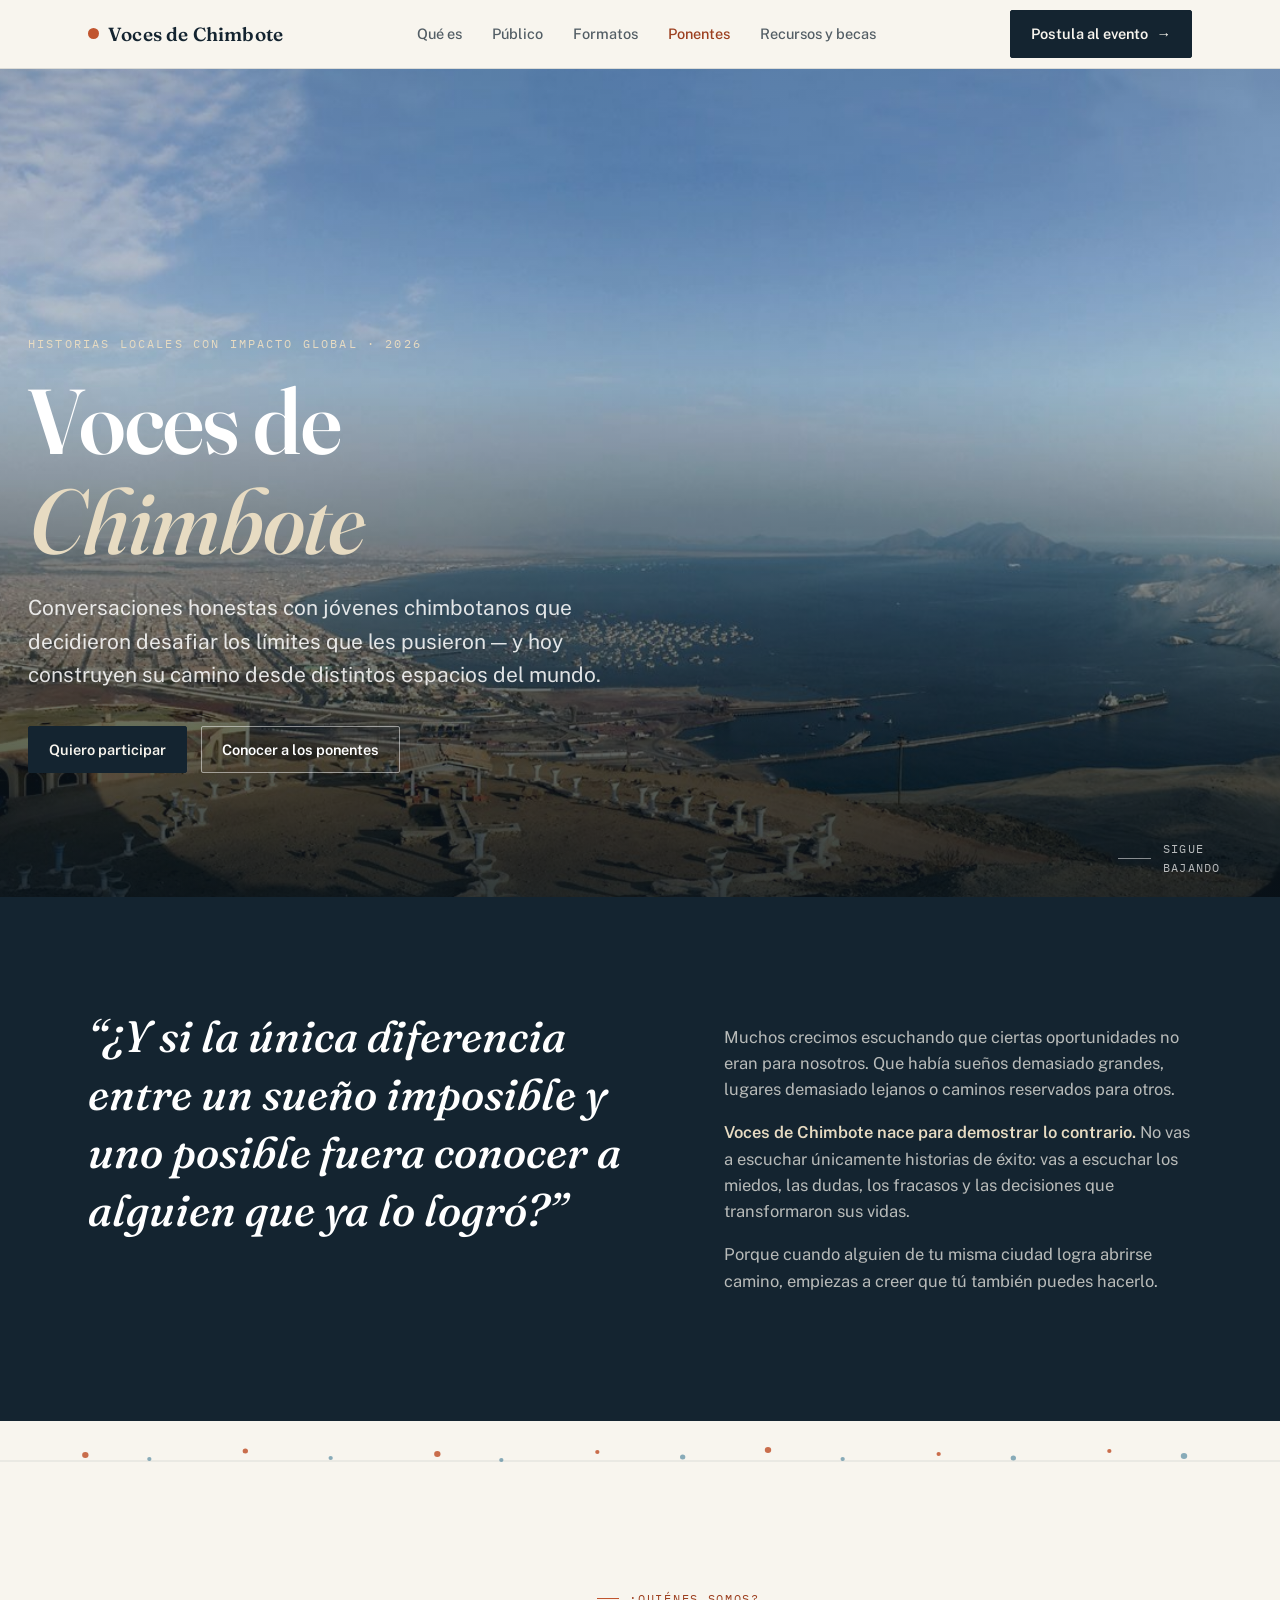
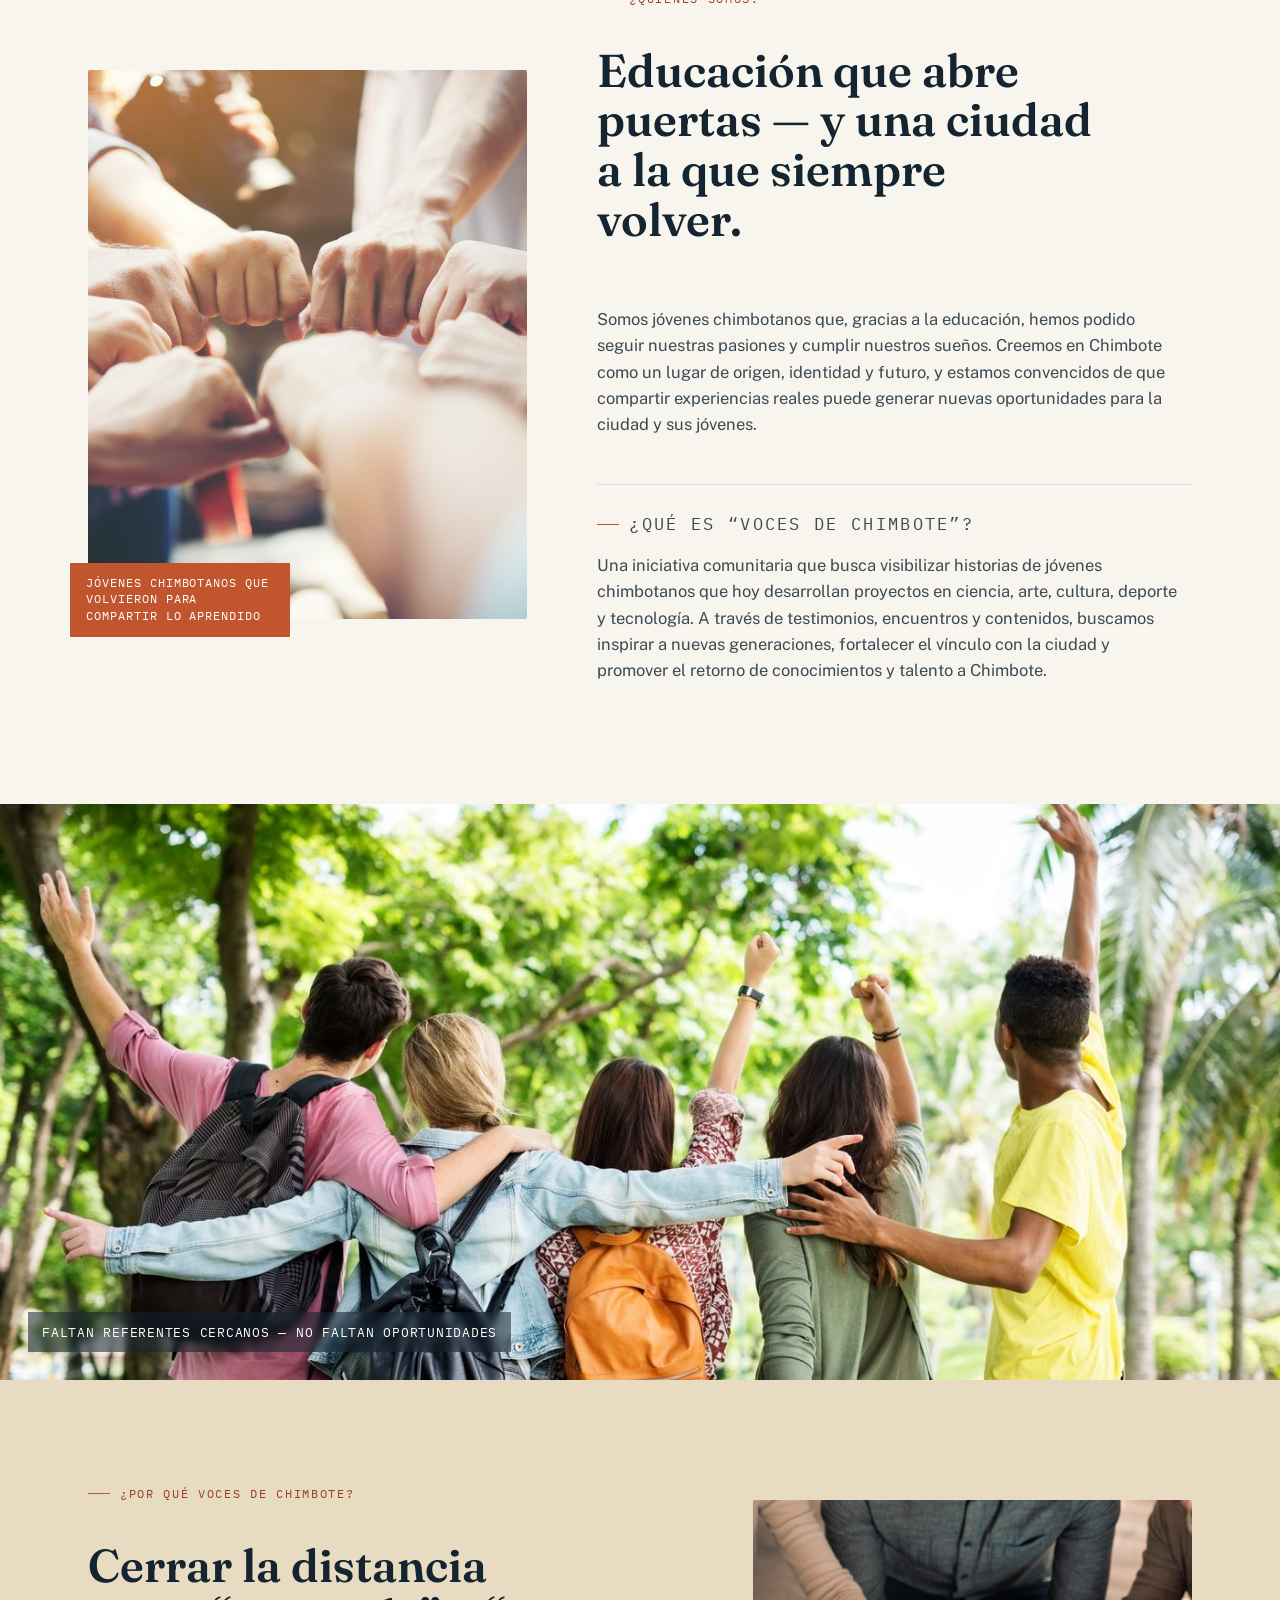
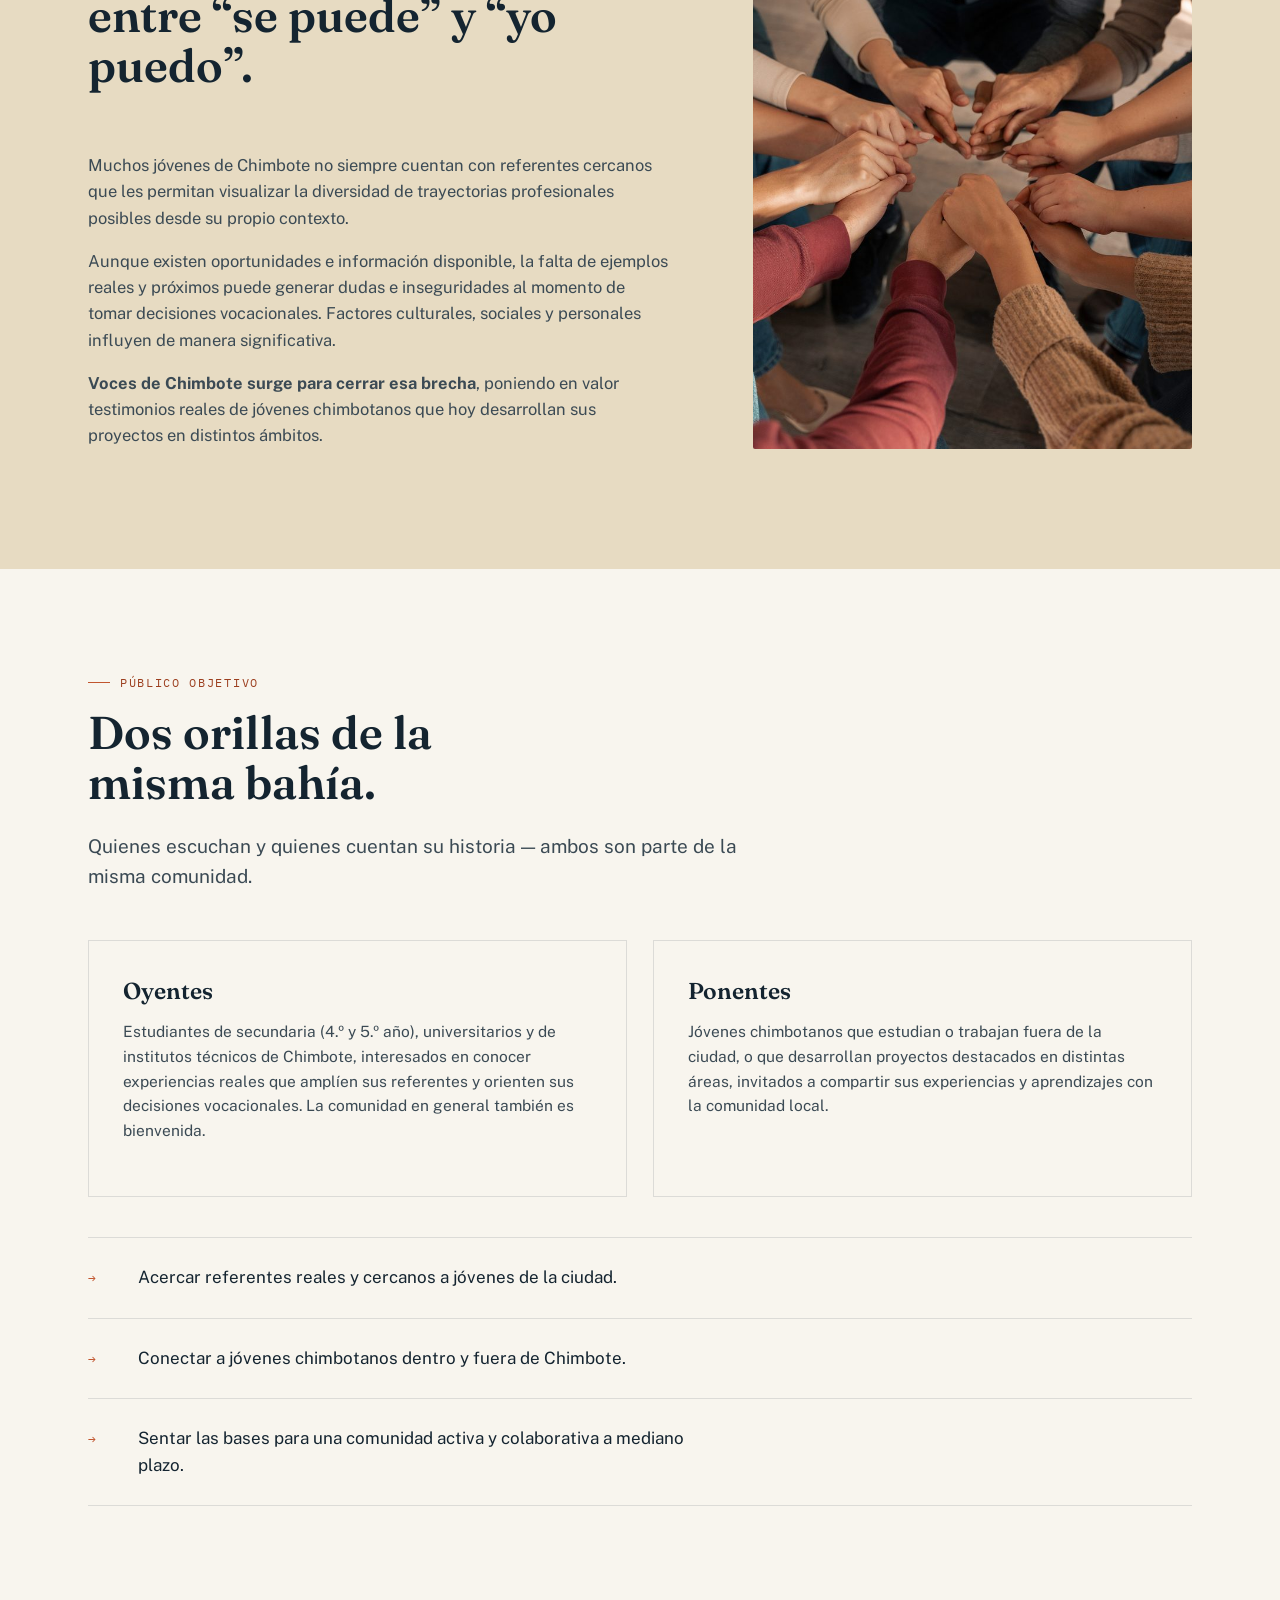
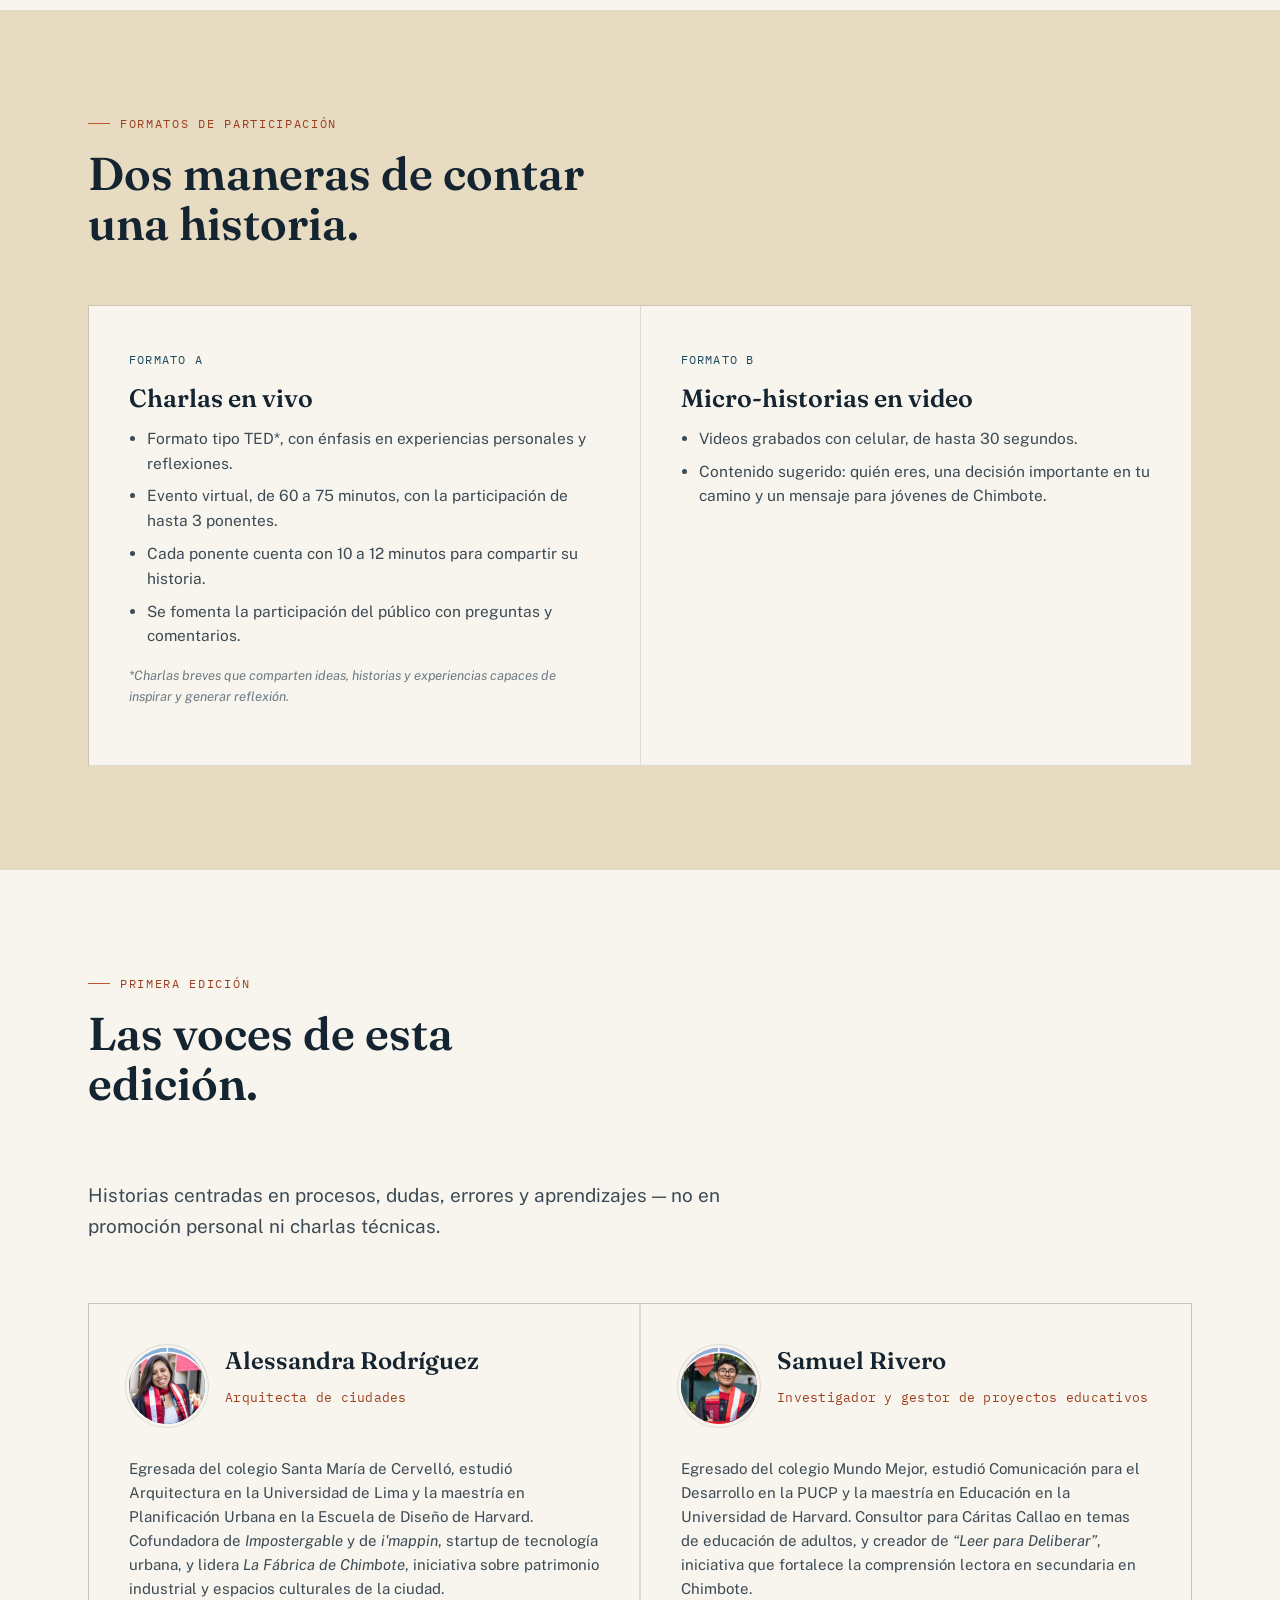
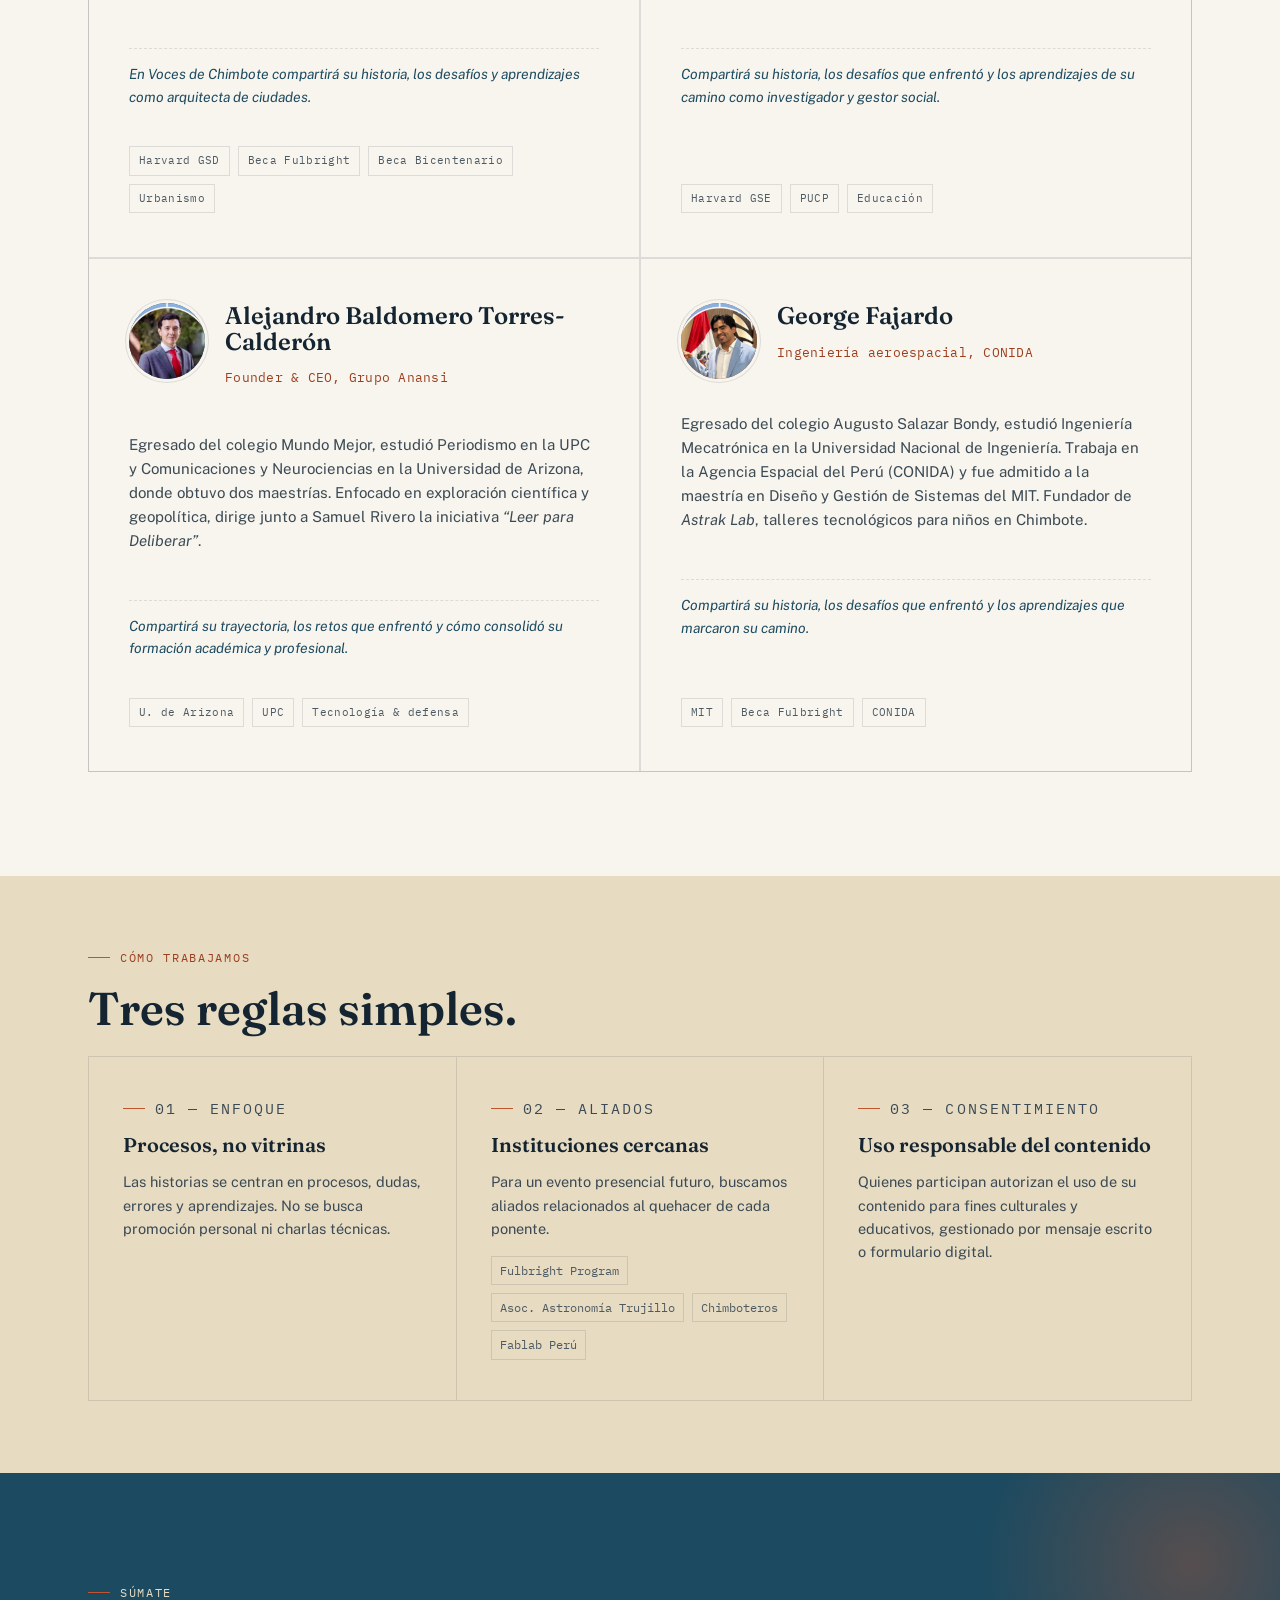
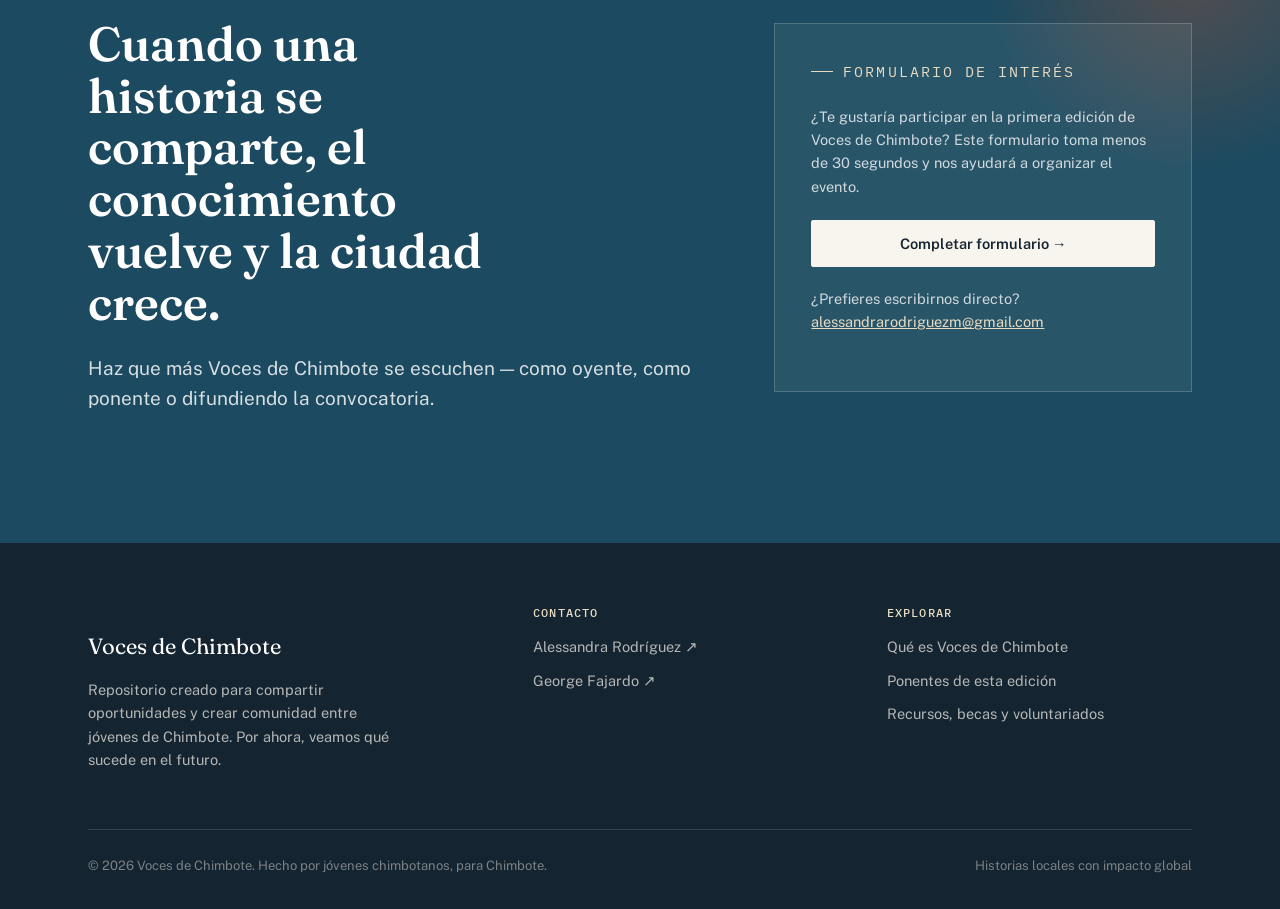
==== index.html @ 8a23fd30 "Add files via upload" ====
<!DOCTYPE html>
<html lang="es">
<head>
<meta charset="UTF-8">
<meta name="viewport" content="width=device-width, initial-scale=1.0">
<title>Voces de Chimbote — Historias locales con impacto global</title>
<meta name="description" content="Voces de Chimbote es una iniciativa comunitaria que visibiliza historias reales de jóvenes chimbotanos para inspirar a nuevas generaciones y fortalecer el vínculo con la ciudad.">
<link rel="icon" href="data:image/svg+xml,<svg xmlns=%22http://www.w3.org/2000/svg%22 viewBox=%220 0 32 32%22><circle cx=%2216%22 cy=%2216%22 r=%2216%22 fill=%22%23142430%22/><circle cx=%2216%22 cy=%2216%22 r=%226%22 fill=%22%23C1552E%22/></svg>">
<link rel="stylesheet" href="css/styles.css">
</head>
<body>

<nav class="site-nav">
  <div class="wrap">
    <a href="#top" class="brand"><span class="brand-mark" aria-hidden="true"></span>Voces de Chimbote</a>
    <ul class="nav-links">
      <li><a href="#sobre">Qué es</a></li>
      <li><a href="#publico">Público</a></li>
      <li><a href="#formatos">Formatos</a></li>
      <li><a href="#ponentes">Ponentes</a></li>
      <li><a href="recursos.html">Recursos y becas</a></li>
    </ul>
    <div class="nav-cta">
      <a href="#participa" class="btn"><span>Postula al evento</span> →</a>
      <button class="nav-toggle" aria-label="Abrir menú" aria-expanded="false">
        <span></span><span></span><span></span>
      </button>
    </div>
  </div>
</nav>

<main>

<!-- ============ HERO ============ -->
<header class="hero" id="top">
  <div class="hero-media" role="img" aria-label="Vista aérea de la bahía de Chimbote, con la ciudad, el puerto y la caleta de pescadores al atardecer"></div>
  <div class="hero-content">
    <div class="wrap">
      <p class="hero-eyebrow">Historias locales con impacto global · 2026</p>
      <h1>Voces de<br><em>Chimbote</em></h1>
      <p class="hero-sub">Conversaciones honestas con jóvenes chimbotanos que decidieron desafiar los límites que les pusieron — y hoy construyen su camino desde distintos espacios del mundo.</p>
      <div class="hero-actions">
        <a href="#participa" class="btn">Quiero participar</a>
        <a href="#ponentes" class="btn btn-ghost" style="border-color:rgba(255,255,255,0.5); color:#fff;">Conocer a los ponentes</a>
      </div>
    </div>
  </div>
  <div class="hero-scroll wrap" style="position:relative; z-index:2; margin-bottom:20px;">
    <span class="line" aria-hidden="true"></span>
    Sigue bajando
  </div>
</header>

<!-- ============ THESIS / QUOTE ============ -->
<section class="thesis">
  <div class="wrap">
    <div class="thesis-body">
      <blockquote class="reveal">&ldquo;¿Y si la única diferencia entre un sueño imposible y uno posible fuera conocer a alguien que ya lo logró?&rdquo;</blockquote>
      <div class="thesis-support reveal">
        <p>Muchos crecimos escuchando que ciertas oportunidades no eran para nosotros. Que había sueños demasiado grandes, lugares demasiado lejanos o caminos reservados para otros.</p>
        <p><strong>Voces de Chimbote nace para demostrar lo contrario.</strong> No vas a escuchar únicamente historias de éxito: vas a escuchar los miedos, las dudas, los fracasos y las decisiones que transformaron sus vidas.</p>
        <p>Porque cuando alguien de tu misma ciudad logra abrirse camino, empiezas a creer que tú también puedes hacerlo.</p>
      </div>
    </div>
  </div>
</section>

<svg class="bahia-divider" viewBox="0 0 1200 64" preserveAspectRatio="none" aria-hidden="true">
  <line class="h-line" x1="0" y1="40" x2="1200" y2="40"/>
  <circle class="dot" cx="80" cy="34" r="3"/>
  <circle class="dot alt" cx="140" cy="38" r="2"/>
  <circle class="dot" cx="230" cy="30" r="2.5"/>
  <circle class="dot alt" cx="310" cy="37" r="2"/>
  <circle class="dot" cx="410" cy="33" r="3"/>
  <circle class="dot alt" cx="470" cy="39" r="2"/>
  <circle class="dot" cx="560" cy="31" r="2"/>
  <circle class="dot alt" cx="640" cy="36" r="2.5"/>
  <circle class="dot" cx="720" cy="29" r="3"/>
  <circle class="dot alt" cx="790" cy="38" r="2"/>
  <circle class="dot" cx="880" cy="33" r="2"/>
  <circle class="dot alt" cx="950" cy="37" r="2.5"/>
  <circle class="dot" cx="1040" cy="30" r="2"/>
  <circle class="dot alt" cx="1110" cy="35" r="3"/>
</svg>

<!-- ============ QUIÉNES SOMOS / QUÉ ES ============ -->
<section class="section section-foam" id="sobre">
  <div class="wrap">
    <div class="two-col">
      <div class="col-media reveal">
        <img src="images/manos-puno.jpg" alt="Grupo de jóvenes uniendo sus puños en señal de comunidad" loading="lazy">
        <span class="tag">Jóvenes chimbotanos que volvieron para compartir lo aprendido</span>
      </div>
      <div class="stack reveal">
        <p class="eyebrow">¿Quiénes somos?</p>
        <h2>Educación que abre puertas — y una ciudad a la que siempre volver.</h2>
        <div class="body-text">
          <p>Somos jóvenes chimbotanos que, gracias a la educación, hemos podido seguir nuestras pasiones y cumplir nuestros sueños. Creemos en Chimbote como un lugar de origen, identidad y futuro, y estamos convencidos de que compartir experiencias reales puede generar nuevas oportunidades para la ciudad y sus jóvenes.</p>
        </div>
        <div class="body-text" style="margin-top:8px; padding-top:26px; border-top:1px solid var(--line);">
          <p class="eyebrow" style="margin-bottom:10px;">¿Qué es &ldquo;Voces de Chimbote&rdquo;?</p>
          <p>Una iniciativa comunitaria que busca visibilizar historias de jóvenes chimbotanos que hoy desarrollan proyectos en ciencia, arte, cultura, deporte y tecnología. A través de testimonios, encuentros y contenidos, buscamos inspirar a nuevas generaciones, fortalecer el vínculo con la ciudad y promover el retorno de conocimientos y talento a Chimbote.</p>
        </div>
      </div>
    </div>
  </div>
</section>

<!-- ============ POR QUÉ ============ -->
<div class="feature-photo reveal">
  <img src="images/jovenes-parque.jpg" alt="Grupo de jóvenes de espaldas caminando en un parque con los brazos en alto" loading="lazy">
  <span class="caption">Faltan referentes cercanos — no faltan oportunidades</span>
</div>

<section class="section section-sand">
  <div class="wrap">
    <div class="two-col reverse">
      <div class="stack reveal">
        <p class="eyebrow">¿Por qué Voces de Chimbote?</p>
        <h2>Cerrar la distancia entre &ldquo;se puede&rdquo; y &ldquo;yo puedo&rdquo;.</h2>
        <div class="body-text">
          <p>Muchos jóvenes de Chimbote no siempre cuentan con referentes cercanos que les permitan visualizar la diversidad de trayectorias profesionales posibles desde su propio contexto.</p>
          <p>Aunque existen oportunidades e información disponible, la falta de ejemplos reales y próximos puede generar dudas e inseguridades al momento de tomar decisiones vocacionales. Factores culturales, sociales y personales influyen de manera significativa.</p>
          <p><strong>Voces de Chimbote surge para cerrar esa brecha</strong>, poniendo en valor testimonios reales de jóvenes chimbotanos que hoy desarrollan sus proyectos en distintos ámbitos.</p>
        </div>
      </div>
      <div class="col-media reveal">
        <img src="images/manos-circulo.jpg" alt="Personas tomadas de las manos formando un círculo" loading="lazy">
      </div>
    </div>
  </div>
</section>

<!-- ============ PÚBLICO OBJETIVO ============ -->
<section class="section section-foam" id="publico">
  <div class="wrap">
    <p class="eyebrow">Público objetivo</p>
    <h2>Dos orillas de la misma bahía.</h2>
    <p class="lead">Quienes escuchan y quienes cuentan su historia — ambos son parte de la misma comunidad.</p>
    <div class="audience-grid">
      <div class="audience-card reveal">
        <span class="icon-dot" aria-hidden="true"></span>
        <h3>Oyentes</h3>
        <p>Estudiantes de secundaria (4.º y 5.º año), universitarios y de institutos técnicos de Chimbote, interesados en conocer experiencias reales que amplíen sus referentes y orienten sus decisiones vocacionales. La comunidad en general también es bienvenida.</p>
      </div>
      <div class="audience-card reveal">
        <span class="icon-dot" aria-hidden="true"></span>
        <h3>Ponentes</h3>
        <p>Jóvenes chimbotanos que estudian o trabajan fuera de la ciudad, o que desarrollan proyectos destacados en distintas áreas, invitados a compartir sus experiencias y aprendizajes con la comunidad local.</p>
      </div>
    </div>

    <ul class="goals-list reveal">
      <li><span class="g-mark">→</span><p>Acercar referentes reales y cercanos a jóvenes de la ciudad.</p></li>
      <li><span class="g-mark">→</span><p>Conectar a jóvenes chimbotanos dentro y fuera de Chimbote.</p></li>
      <li><span class="g-mark">→</span><p>Sentar las bases para una comunidad activa y colaborativa a mediano plazo.</p></li>
    </ul>
  </div>
</section>

<!-- ============ FORMATOS ============ -->
<section class="section section-sand" id="formatos">
  <div class="wrap">
    <p class="eyebrow">Formatos de participación</p>
    <h2>Dos maneras de contar una historia.</h2>
    <div class="formats reveal">
      <div class="format-card">
        <span class="fmt-tag">Formato A</span>
        <h3>Charlas en vivo</h3>
        <ul>
          <li>Formato tipo TED*, con énfasis en experiencias personales y reflexiones.</li>
          <li>Evento virtual, de 60 a 75 minutos, con la participación de hasta 3 ponentes.</li>
          <li>Cada ponente cuenta con 10 a 12 minutos para compartir su historia.</li>
          <li>Se fomenta la participación del público con preguntas y comentarios.</li>
        </ul>
        <p class="note">*Charlas breves que comparten ideas, historias y experiencias capaces de inspirar y generar reflexión.</p>
      </div>
      <div class="format-card">
        <span class="fmt-tag">Formato B</span>
        <h3>Micro-historias en video</h3>
        <ul>
          <li>Videos grabados con celular, de hasta 30 segundos.</li>
          <li>Contenido sugerido: quién eres, una decisión importante en tu camino y un mensaje para jóvenes de Chimbote.</li>
        </ul>
      </div>
    </div>
  </div>
</section>

<!-- ============ PONENTES ============ -->
<section class="section section-foam" id="ponentes">
  <div class="wrap">
    <div class="ponentes-header">
      <div>
        <p class="eyebrow">Primera edición</p>
        <h2>Las voces de esta edición.</h2>
      </div>
      <p class="lead" style="margin-bottom:6px;">Historias centradas en procesos, dudas, errores y aprendizajes — no en promoción personal ni charlas técnicas.</p>
    </div>

    <div class="speaker-grid">

      <article class="speaker-card reveal">
        <div class="speaker-top">
          <div class="avatar"><img src="images/speakers/alessandra.jpg" alt="Foto de Alessandra Rodríguez" loading="lazy"></div>
          <div class="speaker-name">
            <h3>Alessandra Rodríguez</h3>
            <p class="speaker-role">Arquitecta de ciudades</p>
          </div>
        </div>
        <p class="speaker-bio">Egresada del colegio Santa María de Cervelló, estudió Arquitectura en la Universidad de Lima y la maestría en Planificación Urbana en la Escuela de Diseño de Harvard. Cofundadora de <em>Impostergable</em> y de <em>i'mappin</em>, startup de tecnología urbana, y lidera <em>La Fábrica de Chimbote</em>, iniciativa sobre patrimonio industrial y espacios culturales de la ciudad.</p>
        <p class="speaker-topic">En Voces de Chimbote compartirá su historia, los desafíos y aprendizajes como arquitecta de ciudades.</p>
        <div class="speaker-tags">
          <span>Harvard GSD</span>
          <span>Beca Fulbright</span>
          <span>Beca Bicentenario</span>
          <span>Urbanismo</span>
        </div>
      </article>

      <article class="speaker-card reveal">
        <div class="speaker-top">
          <div class="avatar"><img src="images/speakers/samuel.jpg" alt="Foto de Samuel Rivero" loading="lazy"></div>
          <div class="speaker-name">
            <h3>Samuel Rivero</h3>
            <p class="speaker-role">Investigador y gestor de proyectos educativos</p>
          </div>
        </div>
        <p class="speaker-bio">Egresado del colegio Mundo Mejor, estudió Comunicación para el Desarrollo en la PUCP y la maestría en Educación en la Universidad de Harvard. Consultor para Cáritas Callao en temas de educación de adultos, y creador de <em>&ldquo;Leer para Deliberar&rdquo;</em>, iniciativa que fortalece la comprensión lectora en secundaria en Chimbote.</p>
        <p class="speaker-topic">Compartirá su historia, los desafíos que enfrentó y los aprendizajes de su camino como investigador y gestor social.</p>
        <div class="speaker-tags">
          <span>Harvard GSE</span>
          <span>PUCP</span>
          <span>Educación</span>
        </div>
      </article>

      <article class="speaker-card reveal">
        <div class="speaker-top">
          <div class="avatar"><img src="images/speakers/alejandro.jpg" alt="Foto de Alejandro Baldomero Torres-Calderón" loading="lazy"></div>
          <div class="speaker-name">
            <h3>Alejandro Baldomero Torres-Calderón</h3>
            <p class="speaker-role">Founder &amp; CEO, Grupo Anansi</p>
          </div>
        </div>
        <p class="speaker-bio">Egresado del colegio Mundo Mejor, estudió Periodismo en la UPC y Comunicaciones y Neurociencias en la Universidad de Arizona, donde obtuvo dos maestrías. Enfocado en exploración científica y geopolítica, dirige junto a Samuel Rivero la iniciativa <em>&ldquo;Leer para Deliberar&rdquo;</em>.</p>
        <p class="speaker-topic">Compartirá su trayectoria, los retos que enfrentó y cómo consolidó su formación académica y profesional.</p>
        <div class="speaker-tags">
          <span>U. de Arizona</span>
          <span>UPC</span>
          <span>Tecnología &amp; defensa</span>
        </div>
      </article>

      <article class="speaker-card reveal">
        <div class="speaker-top">
          <div class="avatar"><img src="images/speakers/george.jpg" alt="Foto de George Fajardo" loading="lazy"></div>
          <div class="speaker-name">
            <h3>George Fajardo</h3>
            <p class="speaker-role">Ingeniería aeroespacial, CONIDA</p>
          </div>
        </div>
        <p class="speaker-bio">Egresado del colegio Augusto Salazar Bondy, estudió Ingeniería Mecatrónica en la Universidad Nacional de Ingeniería. Trabaja en la Agencia Espacial del Perú (CONIDA) y fue admitido a la maestría en Diseño y Gestión de Sistemas del MIT. Fundador de <em>Astrak Lab</em>, talleres tecnológicos para niños en Chimbote.</p>
        <p class="speaker-topic">Compartirá su historia, los desafíos que enfrentó y los aprendizajes que marcaron su camino.</p>
        <div class="speaker-tags">
          <span>MIT</span>
          <span>Beca Fulbright</span>
          <span>CONIDA</span>
        </div>
      </article>

    </div>

  </div>
</section>

<!-- ============ TRIPTYCH: ENFOQUE / ALIADOS / CONSENTIMIENTO ============ -->
<section class="section section-sand section-tight">
  <div class="wrap">
    <p class="eyebrow">Cómo trabajamos</p>
    <h2>Tres reglas simples.</h2>
    <div class="triptych reveal">
      <div class="tri-cell">
        <p class="eyebrow">01 — Enfoque</p>
        <h3>Procesos, no vitrinas</h3>
        <p>Las historias se centran en procesos, dudas, errores y aprendizajes. No se busca promoción personal ni charlas técnicas.</p>
      </div>
      <div class="tri-cell">
        <p class="eyebrow">02 — Aliados</p>
        <h3>Instituciones cercanas</h3>
        <p>Para un evento presencial futuro, buscamos aliados relacionados al quehacer de cada ponente.</p>
        <div class="allies">
          <span>Fulbright Program</span>
          <span>Asoc. Astronomía Trujillo</span>
          <span>Chimboteros</span>
          <span>Fablab Perú</span>
        </div>
      </div>
      <div class="tri-cell">
        <p class="eyebrow">03 — Consentimiento</p>
        <h3>Uso responsable del contenido</h3>
        <p>Quienes participan autorizan el uso de su contenido para fines culturales y educativos, gestionado por mensaje escrito o formulario digital.</p>
      </div>
    </div>
  </div>
</section>

<!-- ============ CTA / PARTICIPA ============ -->
<section class="cta" id="participa">
  <div class="wrap">
    <div class="cta-inner">
      <div class="reveal">
        <p class="eyebrow" style="color:var(--sand);">Súmate</p>
        <h2>Cuando una historia se comparte, el conocimiento vuelve y la ciudad crece.</h2>
        <p class="lead">Haz que más Voces de Chimbote se escuchen — como oyente, como ponente o difundiendo la convocatoria.</p>
      </div>
      <div class="cta-panel reveal">
        <p class="eyebrow">Formulario de interés</p>
        <p>¿Te gustaría participar en la primera edición de Voces de Chimbote? Este formulario toma menos de 30 segundos y nos ayudará a organizar el evento.</p>
        <a href="#" class="btn btn-light" id="form-link">Completar formulario →</a>
        <p class="cta-meta">¿Prefieres escribirnos directo? <a href="mailto:alessandrarodriguezm@gmail.com">alessandrarodriguezm@gmail.com</a></p>
      </div>
    </div>
  </div>
</section>

</main>

<footer>
  <div class="wrap">
    <div class="footer-top">
      <div>
        <p class="footer-brand">Voces de Chimbote</p>
        <p style="max-width:34ch; font-size:14.5px;">Repositorio creado para compartir oportunidades y crear comunidad entre jóvenes de Chimbote. Por ahora, veamos qué sucede en el futuro.</p>
      </div>
      <div>
        <h4>Contacto</h4>
        <ul>
          <li><a href="mailto:alessandrarodriguezm@gmail.com">Alessandra Rodríguez ↗</a></li>
          <li><a href="mailto:george.steve.fs@gmail.com">George Fajardo ↗</a></li>
        </ul>
      </div>
      <div>
        <h4>Explorar</h4>
        <ul>
          <li><a href="#sobre">Qué es Voces de Chimbote</a></li>
          <li><a href="#ponentes">Ponentes de esta edición</a></li>
          <li><a href="recursos.html">Recursos, becas y voluntariados</a></li>
        </ul>
      </div>
    </div>
    <div class="footer-bottom">
      <span>© 2026 Voces de Chimbote. Hecho por jóvenes chimbotanos, para Chimbote.</span>
      <span>Historias locales con impacto global</span>
    </div>
  </div>
</footer>

<script src="js/main.js"></script>
</body>
</html>
---- css/styles.css ----
/* ==========================================================================
   VOCES DE CHIMBOTE — hoja de estilos
   Paleta inspirada en la bahía de Chimbote: cielo bruma, mar acero,
   cerro arenoso y el naranja óxido de las boyas pesqueras.
   ========================================================================== */

@import url('https://fonts.googleapis.com/css2?family=Fraunces:opsz,wght@9..144,300;9..144,400;9..144,500;9..144,600;9..144,700&family=Fraunces:ital,opsz,wght@1,9..144,500&family=Public+Sans:wght@400;500;600;700&family=IBM+Plex+Mono:wght@400;500&display=swap');

:root{
  /* color */
  --ink:        #142430;
  --sea:        #2B6E8C;
  --sea-deep:   #1C4A60;
  --horizon:    #9FC3D2;
  --sand:       #E7DBC2;
  --sand-deep:  #D8C69F;
  --net:        #C1552E;
  --net-dark:   #9C3F1F;
  --foam:       #F8F5EE;
  --line:       rgba(20,36,48,0.12);

  /* type */
  --f-display: 'Fraunces', Georgia, serif;
  --f-body: 'Public Sans', -apple-system, BlinkMacSystemFont, sans-serif;
  --f-mono: 'IBM Plex Mono', 'Courier New', monospace;

  --container: 1160px;
  --radius: 2px;
}

*,*::before,*::after{ box-sizing:border-box; }
html{ scroll-behavior:smooth; }
@media (prefers-reduced-motion: reduce){
  html{ scroll-behavior:auto; }
  *{ animation-duration:0.001ms !important; animation-iteration-count:1 !important; transition-duration:0.001ms !important; }
}

body{
  margin:0;
  font-family:var(--f-body);
  color:var(--ink);
  background:var(--foam);
  line-height:1.6;
  -webkit-font-smoothing:antialiased;
}

img{ max-width:100%; display:block; }
a{ color:inherit; }

.wrap{
  max-width:var(--container);
  margin:0 auto;
  padding:0 28px;
}

/* ---------- eyebrow / labels ---------- */
.eyebrow{
  font-family:var(--f-mono);
  font-size:12px;
  letter-spacing:0.14em;
  text-transform:uppercase;
  color:var(--net-dark);
  display:flex;
  align-items:center;
  gap:10px;
  margin:0 0 16px;
}
.eyebrow::before{
  content:"";
  width:22px;
  height:1px;
  background:var(--net);
  display:inline-block;
}

h1,h2,h3,h4{
  font-family:var(--f-display);
  font-weight:600;
  line-height:1.08;
  margin:0 0 0.5em;
  color:var(--ink);
}

.lead{
  font-size:19px;
  color:#3B4A54;
  max-width:56ch;
}

/* ==========================================================================
   NAV
   ========================================================================== */
.site-nav{
  position:sticky;
  top:0;
  z-index:100;
  background:rgba(248,245,238,0.92);
  backdrop-filter:blur(8px);
  border-bottom:1px solid var(--line);
}
.site-nav .wrap{
  display:flex;
  align-items:center;
  justify-content:space-between;
  height:68px;
}
.brand{
  font-family:var(--f-display);
  font-weight:600;
  font-size:19px;
  letter-spacing:0.01em;
  text-decoration:none;
  color:var(--ink);
  display:flex;
  align-items:center;
  gap:9px;
}
.brand-mark{
  width:11px;height:11px;border-radius:50%;
  background:var(--net);
  display:inline-block;
}
.nav-links{
  display:flex;
  align-items:center;
  gap:30px;
  list-style:none;
  margin:0; padding:0;
}
.nav-links a{
  text-decoration:none;
  font-size:14.5px;
  font-weight:500;
  color:var(--ink);
  opacity:0.72;
  transition:opacity .2s;
}
.nav-links a:hover{ opacity:1; }
.nav-links a.active{ opacity: 1; color: var(--net-dark); }
.btn{
  font-family:var(--f-body);
  font-weight:600;
  font-size:14.5px;
  border:1px solid var(--ink);
  background:var(--ink);
  color:var(--foam);
  padding:11px 20px;
  border-radius:var(--radius);
  text-decoration:none;
  cursor:pointer;
  display:inline-flex;
  align-items:center;
  gap:8px;
  transition:transform .18s ease, background .18s ease, border-color .18s ease, color .18s ease;
}
.btn:hover{ background:var(--net); border-color:var(--net); transform:translateY(-1px); }
.btn-ghost{
  background:transparent;
  color:var(--ink);
  border:1px solid var(--ink);
}
.btn-ghost:hover{ background:var(--ink); color:var(--foam); }
.btn-light{
  background:var(--foam);
  color:var(--ink);
  border:1px solid var(--foam);
}
.btn-light:hover{ background:var(--net); border-color:var(--net); color:#fff; }

.nav-cta{ display:flex; }
.nav-toggle{
  display:none;
  background:none;
  border:none;
  cursor:pointer;
  padding:6px;
}
.nav-toggle span{
  display:block;
  width:22px;
  height:2px;
  background:var(--ink);
  margin:5px 0;
}

/* ==========================================================================
   HERO
   ========================================================================== */
.hero{
  position:relative;
  min-height:92vh;
  display:flex;
  align-items:flex-end;
  color:#fff;
  overflow:hidden;
}
.hero-media{
  position:absolute; top:0; left:0; right:0; bottom:0;
  background-image:url('../images/bahia-hero.jpg');
  background-size:cover;
  background-position:center 62%;
  transform:scale(1.04);
}
.hero-media::after{
  content:"";
  position:absolute; top:0; left:0; right:0; bottom:0;
  background:linear-gradient(180deg, rgba(15,30,40,0.28) 0%, rgba(14,26,35,0.18) 38%, rgba(10,20,28,0.86) 100%);
}
.hero-content{
  position:relative;
  z-index:2;
  padding:56px 0 72px;
  width:100%;
}
.hero-eyebrow{
  font-family:var(--f-mono);
  font-size:12px;
  letter-spacing:0.18em;
  text-transform:uppercase;
  color:var(--sand);
  margin-bottom:18px;
}
.hero h1{
  font-size:clamp(44px, 8vw, 92px);
  color:#fff;
  letter-spacing:-0.01em;
  margin-bottom:0.18em;
}
.hero h1 em{
  font-style:italic;
  font-weight:500;
  color:var(--sand);
}
.hero-sub{
  font-size:clamp(16px, 2vw, 21px);
  max-width:46ch;
  color:rgba(255,255,255,0.86);
  font-weight:400;
  margin-bottom:34px;
}
.hero-actions{ display:flex; gap:14px; flex-wrap:wrap; margin-bottom:52px; }
.hero-scroll{
  display:flex;
  align-items:center;
  gap:12px;
  font-family:var(--f-mono);
  font-size:11.5px;
  letter-spacing:0.1em;
  text-transform:uppercase;
  color:rgba(255,255,255,0.7);
}
.hero-scroll .line{
  width:40px; height:1px;
  background:rgba(255,255,255,0.5);
  position:relative;
  overflow:hidden;
}
.hero-scroll .line::after{
  content:"";
  position:absolute; left:-100%; top:0;
  width:100%; height:100%;
  background:#fff;
  animation:sail 2.6s ease-in-out infinite;
}
@keyframes sail{
  0%{ left:-100%; }
  50%{ left:100%; }
  100%{ left:100%; }
}

/* ==========================================================================
   BAHIA DIVIDER — signature element: horizon line + boat dots
   ========================================================================== */
.bahia-divider{
  width:100%;
  height:64px;
  display:block;
  color:var(--sea);
}
.bahia-divider .h-line{ stroke:var(--line); stroke-width:1; }
.bahia-divider .dot{ fill:var(--net); opacity:0.85; }
.bahia-divider .dot.alt{ fill:var(--sea); opacity:0.55; }

/* ==========================================================================
   QUOTE / THESIS
   ========================================================================== */
.thesis{
  background:var(--ink);
  color:var(--foam);
  padding:110px 0;
  position:relative;
}
.thesis blockquote{
  font-family:var(--f-display);
  font-style:italic;
  font-weight:500;
  font-size:clamp(26px, 4vw, 44px);
  line-height:1.32;
  max-width:20ch;
  margin:0 0 40px;
  color:#fff;
}
.thesis .thesis-body{
  display:grid;
  grid-template-columns:1.1fr 0.9fr;
  gap:64px;
  align-items:start;
}
.thesis-support p{
  color:rgba(248,245,238,0.72);
  font-size:16.5px;
  max-width:48ch;
}
.thesis-support p + p{ margin-top:16px; }
.thesis-support strong{ color:var(--sand); font-weight:600; }

/* ==========================================================================
   GENERIC SECTION
   ========================================================================== */
.section{ padding:104px 0; }
.section-tight{ padding:72px 0; }
.section-sand{ background:var(--sand); }
.section-foam{ background:var(--foam); }

.two-col{
  display:grid;
  grid-template-columns:0.85fr 1.15fr;
  gap:70px;
  align-items:center;
}
.two-col.reverse{ grid-template-columns:1.15fr 0.85fr; }
.two-col.reverse .col-media{ order:2; }
.col-media img{
  width:100%;
  height:100%;
  object-fit:cover;
  border-radius:var(--radius);
  aspect-ratio:4/5;
}
.col-media{ position:relative; }
.col-media .tag{
  position:absolute;
  bottom:-18px; left:-18px;
  background:var(--net);
  color:#fff;
  font-family:var(--f-mono);
  font-size:12px;
  letter-spacing:0.08em;
  text-transform:uppercase;
  padding:12px 16px;
  max-width:220px;
  line-height:1.4;
}

.stack{ display:flex; flex-direction:column; gap:22px; }
.section h2{
  font-size:clamp(30px, 4vw, 46px);
  max-width:16ch;
}
.section .body-text p{
  color:#3B4A54;
  font-size:16.5px;
  max-width:58ch;
}
.section .body-text p + p{ margin-top:14px; }

/* ---------- por qué feature strip ---------- */
.feature-photo{
  position:relative;
  height:64vh;
  min-height:420px;
  overflow:hidden;
  margin-bottom:0;
}
.feature-photo img{
  width:100%; height:100%; object-fit:cover;
}
.feature-photo .caption{
  position:absolute;
  left:28px; bottom:28px;
  color:#fff;
  font-family:var(--f-mono);
  font-size:12.5px;
  letter-spacing:0.06em;
  text-transform:uppercase;
  background:rgba(20,36,48,0.55);
  padding:10px 14px;
  backdrop-filter:blur(3px);
}

/* ---------- audiencia cards ---------- */
.audience-grid{
  display:grid;
  grid-template-columns:1fr 1fr;
  gap:26px;
  margin-top:48px;
}
.audience-card{
  background:var(--foam);
  border:1px solid var(--line);
  padding:38px 34px;
  position:relative;
}
.audience-card .icon-dot{
  width:34px; height:34px;
  border-radius:50%;
  background:var(--sea);
  margin-bottom:22px;
  position:relative;
}
.audience-card:nth-child(2) .icon-dot{ background:var(--net); }
.audience-card h3{
  font-size:23px;
  margin-bottom:10px;
}
.audience-card p{
  color:#3B4A54;
  font-size:15.5px;
}

/* ---------- goals list ---------- */
.goals-list{
  list-style:none;
  margin:40px 0 0;
  padding:0;
  border-top:1px solid var(--line);
}
.goals-list li{
  display:flex;
  gap:24px;
  align-items:baseline;
  padding:26px 0;
  border-bottom:1px solid var(--line);
}
.goals-list .g-mark{
  font-family:var(--f-mono);
  font-size:13px;
  color:var(--net);
  min-width:26px;
}
.goals-list p{
  margin:0;
  font-size:17px;
  color:var(--ink);
  max-width:56ch;
}

/* ---------- formatos ---------- */
.formats{
  display:grid;
  grid-template-columns:1fr 1fr;
  gap:0;
  margin-top:56px;
  border-top:1px solid var(--line);
  border-left:1px solid var(--line);
}
.format-card{
  padding:44px 40px;
  border-right:1px solid var(--line);
  border-bottom:1px solid var(--line);
  background:var(--foam);
}
.format-card .fmt-tag{
  font-family:var(--f-mono);
  font-size:12px;
  letter-spacing:0.1em;
  text-transform:uppercase;
  color:var(--sea-deep);
  margin-bottom:16px;
  display:block;
}
.format-card h3{ font-size:25px; margin-bottom:14px; }
.format-card ul{ padding-left:18px; margin:0; color:#3B4A54; font-size:15.5px; }
.format-card li{ margin-bottom:8px; }
.format-card .note{
  margin-top:18px;
  font-size:13px;
  color:#6b7a83;
  font-style:italic;
}

/* ==========================================================================
   PONENTES
   ========================================================================== */
.ponentes-header{
  display:flex;
  justify-content:space-between;
  align-items:flex-end;
  gap:30px;
  flex-wrap:wrap;
  margin-bottom:56px;
}
.speaker-grid{
  display:grid;
  grid-template-columns:repeat(2, 1fr);
  gap:2px;
  background:var(--line);
  border:1px solid var(--line);
}
.speaker-card{
  background:var(--foam);
  padding:44px 40px;
  display:flex;
  flex-direction:column;
  gap:18px;
}
.speaker-top{ display:flex; gap:20px; align-items:flex-start; }
.avatar{
  width:76px; height:76px;
  min-width:76px;
  border-radius:50%;
  display:flex; align-items:center; justify-content:center;
  font-family:var(--f-display);
  font-weight:600;
  font-size:22px;
  color:#fff;
  background:var(--sea);
  overflow:hidden;
  box-shadow:0 0 0 3px var(--foam), 0 0 0 4px var(--line);
}
.avatar img{
  width:100%; height:100%;
  object-fit:cover;
  display:block;
}
.speaker-card:nth-child(2) .avatar{ background:var(--net); }
.speaker-card:nth-child(3) .avatar{ background:var(--sea-deep); }
.speaker-card:nth-child(4) .avatar{ background:var(--net-dark); }
.speaker-name h3{ font-size:24px; margin-bottom:4px; }
.speaker-role{
  font-family:var(--f-mono);
  font-size:12.5px;
  color:var(--net-dark);
  letter-spacing:0.02em;
}
.speaker-bio{
  font-size:15px;
  color:#3B4A54;
}
.speaker-tags{
  display:flex; flex-wrap:wrap; gap:8px;
  margin-top:auto;
  padding-top:6px;
}
.speaker-tags span{
  font-family:var(--f-mono);
  font-size:11px;
  letter-spacing:0.03em;
  padding:5px 9px;
  border:1px solid var(--line);
  color:#4d5a63;
}
.speaker-topic{
  border-top:1px dashed var(--line);
  padding-top:14px;
  font-size:14px;
  color:var(--sea-deep);
  font-style:italic;
}

.photo-note{
  margin-top:26px;
  font-size:13.5px;
  color:#6b7a83;
  display:flex;
  gap:10px;
  align-items:flex-start;
}
.photo-note .dot{
  width:6px; height:6px; border-radius:50%;
  background:var(--net); margin-top:7px; flex-shrink:0;
}

/* ==========================================================================
   ENFOQUE / ALIADOS / CONSENTIMIENTO — info triptych
   ========================================================================== */
.triptych{
  display:grid;
  grid-template-columns:repeat(3,1fr);
  gap:0;
  border-top:1px solid var(--line);
  border-left:1px solid var(--line);
  margin-top:8px;
}
.tri-cell{
  padding:40px 34px;
  border-right:1px solid var(--line);
  border-bottom:1px solid var(--line);
}
.tri-cell .eyebrow{ margin-bottom:14px; }
.tri-cell h3{ font-size:20px; margin-bottom:12px; }
.tri-cell p{ font-size:14.5px; color:#3B4A54; }
.tri-cell .allies{
  display:flex; flex-wrap:wrap; gap:8px;
  margin-top:16px;
}
.tri-cell .allies span{
  font-size:12px;
  font-family:var(--f-mono);
  border:1px solid var(--line);
  padding:4px 8px;
  color:#4d5a63;
}

/* ==========================================================================
   CTA / FORM
   ========================================================================== */
.cta{
  background:var(--sea-deep);
  color:#fff;
  padding:110px 0;
  position:relative;
  overflow:hidden;
}
.cta::before{
  content:"";
  position:absolute;
  right:-120px; top:-120px;
  width:420px; height:420px;
  border-radius:50%;
  background:radial-gradient(circle, rgba(193,85,46,0.35), transparent 70%);
}
.cta-inner{
  position:relative;
  z-index:2;
  display:grid;
  grid-template-columns:1.2fr 0.8fr;
  gap:60px;
  align-items:center;
}
.cta h2{
  color:#fff;
  font-size:clamp(30px,4vw,48px);
  max-width:14ch;
}
.cta p.lead{ color:rgba(255,255,255,0.82); }
.cta-panel{
  background:rgba(255,255,255,0.06);
  border:1px solid rgba(255,255,255,0.18);
  padding:36px;
}
.cta-panel .eyebrow{ color:var(--sand); }
.cta-panel .eyebrow::before{ background:var(--sand); }
.cta-panel p{ color:rgba(255,255,255,0.78); font-size:14.5px; margin-bottom:22px; }
.cta-panel .btn{ width:100%; justify-content:center; }
.cta-meta{
  margin-top:20px;
  font-size:13px;
  color:rgba(255,255,255,0.55);
}
.cta-meta a{ color:var(--sand); text-decoration:underline; }

/* ==========================================================================
   FOOTER
   ========================================================================== */
footer{
  background:var(--ink);
  color:rgba(248,245,238,0.7);
  padding:64px 0 32px;
}
.footer-top{
  display:grid;
  grid-template-columns:1.3fr 1fr 1fr;
  gap:48px;
  padding-bottom:44px;
  border-bottom:1px solid rgba(248,245,238,0.14);
}
.footer-brand{
  font-family:var(--f-display);
  font-size:22px;
  color:#fff;
  margin-bottom:14px;
}
footer h4{
  font-family:var(--f-mono);
  font-size:12px;
  letter-spacing:0.1em;
  text-transform:uppercase;
  color:var(--sand);
  margin-bottom:16px;
  font-weight:500;
}
footer ul{ list-style:none; margin:0; padding:0; }
footer li{ margin-bottom:10px; font-size:14.5px; }
footer a{ text-decoration:none; color:inherit; }
footer a:hover{ color:#fff; }
.footer-bottom{
  display:flex;
  justify-content:space-between;
  align-items:center;
  padding-top:26px;
  font-size:13px;
  color:rgba(248,245,238,0.45);
  flex-wrap:wrap;
  gap:12px;
}

/* ==========================================================================
   RECURSOS PAGE
   ========================================================================== */
.page-header{
  padding:180px 0 70px;
  background:var(--ink);
  color:#fff;
}
.page-header h1{ color:#fff; font-size:clamp(36px,5vw,58px); max-width:16ch; }
.page-header .lead{ color:rgba(248,245,238,0.78); }

.res-intro{ padding:64px 0 20px; }

.res-group{
  padding:44px 0;
  border-top:1px solid var(--line);
}
.res-group:last-child{ border-bottom:1px solid var(--line); }
.res-group-head{
  display:flex;
  gap:40px;
  margin-bottom:8px;
}
.res-group-head h2{
  font-size:26px;
  min-width:280px;
}
.res-items{
  display:grid;
  grid-template-columns:repeat(2,1fr);
  gap:0;
  width:100%;
}
.res-item{
  padding:18px 0;
  border-bottom:1px solid var(--line);
  padding-right:30px;
}
.res-item:nth-child(odd){ padding-right:30px; }
.res-item a{
  font-weight:600;
  font-size:16px;
  text-decoration:none;
  color:var(--ink);
  display:inline-flex;
  align-items:center;
  gap:8px;
}
.res-item a:hover{ color:var(--net-dark); }
.res-item a:hover .arrow{ transform:translateX(3px); }
.res-item .arrow{ transition:transform .15s; font-size:14px; color:var(--net); }
.res-item p{
  margin:6px 0 0;
  font-size:14px;
  color:#5a6870;
  max-width:46ch;
}
.res-group-inner{ display:flex; gap:40px; }
.res-group-inner .res-group-label{
  min-width:260px;
}
.res-group-label .eyebrow{ margin-bottom:10px; }
.res-group-label p{ font-size:14px; color:#5a6870; max-width:30ch; }

.reco-box{
  background:var(--sand);
  padding:44px;
  margin-top:50px;
  display:grid;
  grid-template-columns:auto 1fr;
  gap:30px;
  align-items:start;
}
.reco-box h3{ font-size:22px; margin-bottom:10px; }
.reco-box ul{ margin:14px 0 0; padding-left:18px; color:#3B4A54; font-size:14.5px; columns:2; gap:24px;}
.reco-box li{ margin-bottom:8px; break-inside:avoid; }

/* ==========================================================================
   REVEAL ON SCROLL
   ========================================================================== */
/* Content is visible by default so it never depends on JS running.
   JS adds .reveal-armed right before observing, then .is-visible on entry. */
.reveal.reveal-armed{
  opacity:0;
  transform:translateY(18px);
  transition:opacity .7s ease, transform .7s ease;
}
.reveal.reveal-armed.is-visible{
  opacity:1;
  transform:translateY(0);
}

/* ==========================================================================
   RESPONSIVE
   ========================================================================== */
@media (max-width: 920px){
  .thesis .thesis-body{ grid-template-columns:1fr; gap:28px; }
  .two-col, .two-col.reverse{ grid-template-columns:1fr; gap:36px; }
  .two-col.reverse .col-media{ order:0; }
  .col-media{ aspect-ratio:16/10; }
  .col-media img{ aspect-ratio:16/10; }
  .audience-grid{ grid-template-columns:1fr; }
  .formats{ grid-template-columns:1fr; }
  .format-card{ border-right:1px solid var(--line); }
  .speaker-grid{ grid-template-columns:1fr; }
  .triptych{ grid-template-columns:1fr; }
  .cta-inner{ grid-template-columns:1fr; gap:36px; }
  .footer-top{ grid-template-columns:1fr 1fr; }
  .res-group-inner{ flex-direction:column; gap:14px; }
  .res-group-label{ min-width:0; }
  .res-items{ grid-template-columns:1fr; }
  .reco-box{ grid-template-columns:1fr; }
  .reco-box ul{ columns:1; }
}

@media (max-width: 640px){
  .wrap{ padding:0 20px; }
  .nav-links{
    position:fixed;
    top:68px; left:0; right:0;
    background:var(--foam);
    flex-direction:column;
    align-items:flex-start;
    padding:20px 24px 26px;
    border-bottom:1px solid var(--line);
    gap:16px;
    transform:translateY(-8px);
    opacity:0;
    pointer-events:none;
    transition:opacity .2s, transform .2s;
  }
  .nav-links.open{
    opacity:1; transform:translateY(0); pointer-events:auto;
  }
  .nav-toggle{ display:block; }
  .nav-cta .btn span{ display:none; }
  .hero{ min-height:100vh; }
  .hero-actions{ flex-direction:column; align-items:flex-start; }
  .section{ padding:72px 0; }
  .thesis{ padding:72px 0; }
  .cta{ padding:72px 0; }
  .footer-top{ grid-template-columns:1fr; gap:32px; }
  .page-header{ padding:140px 0 50px; }
  .footer-bottom{ flex-direction:column; align-items:flex-start; }
}
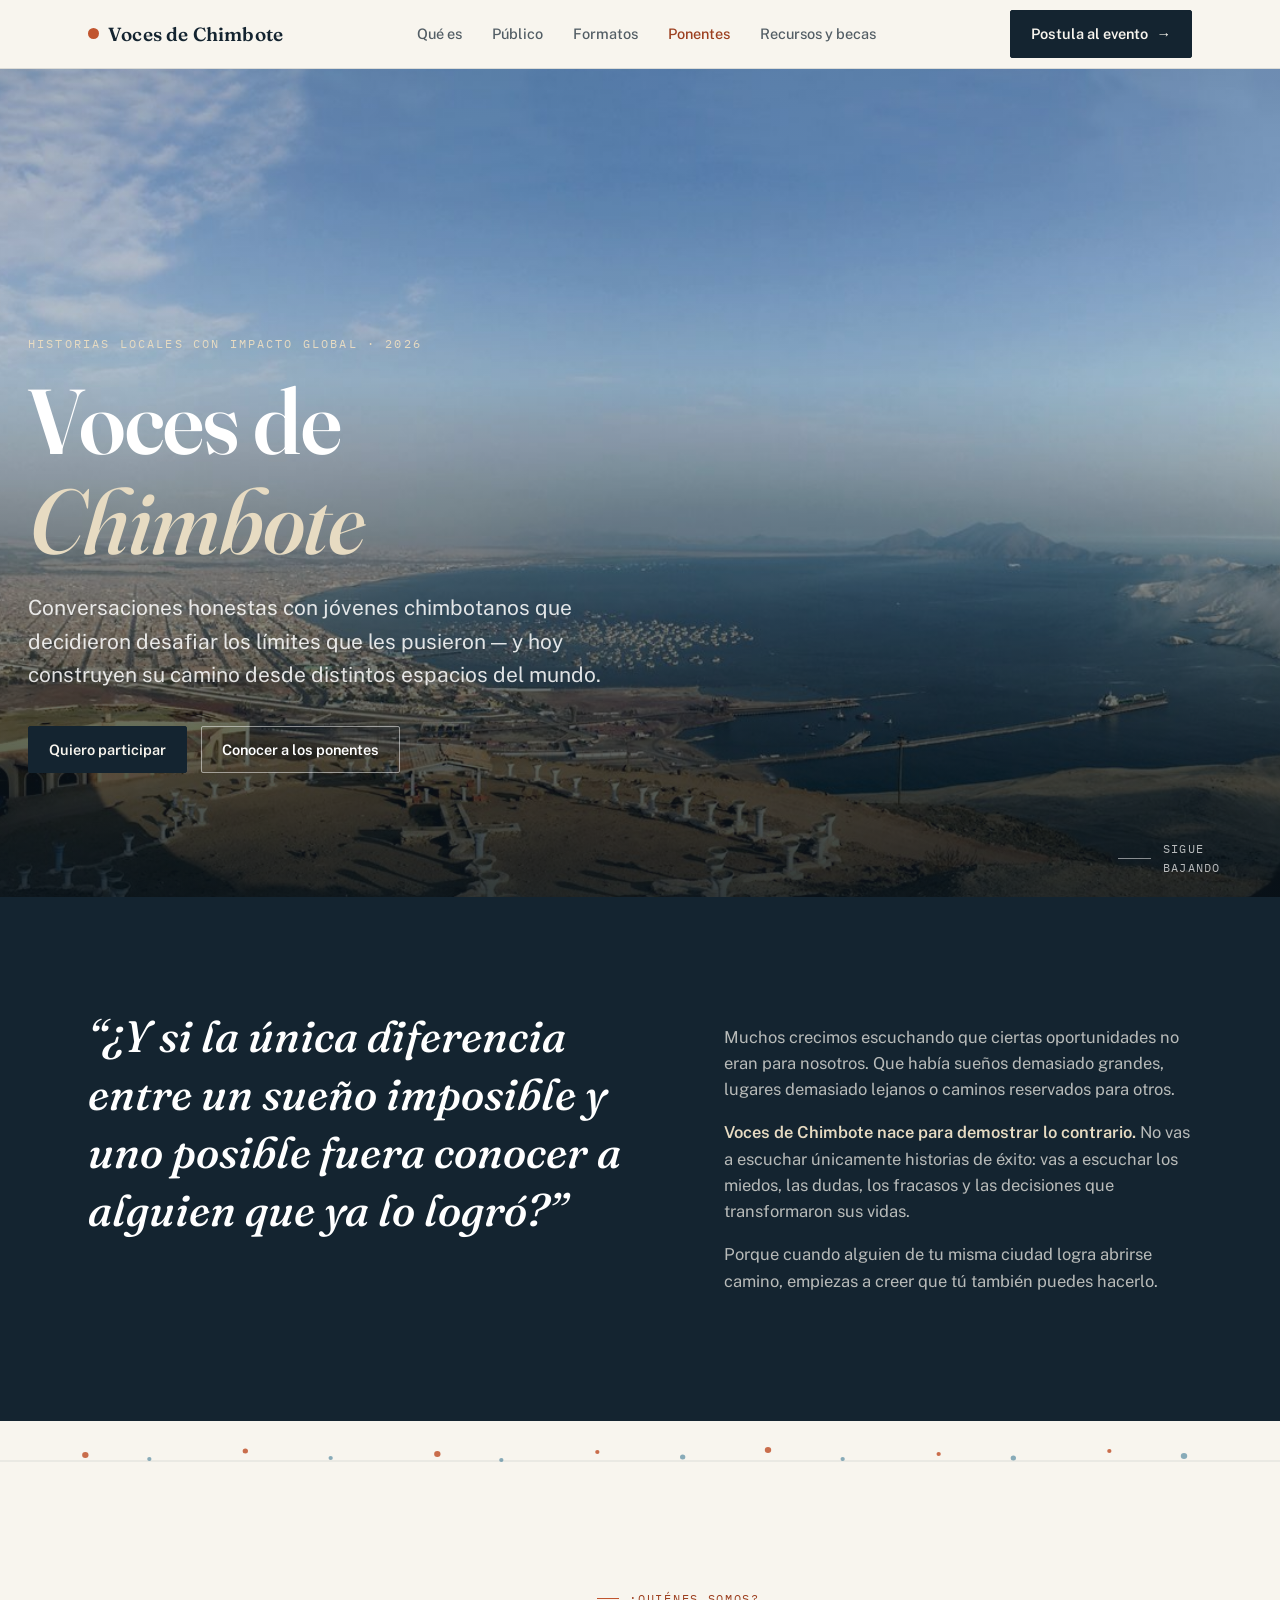
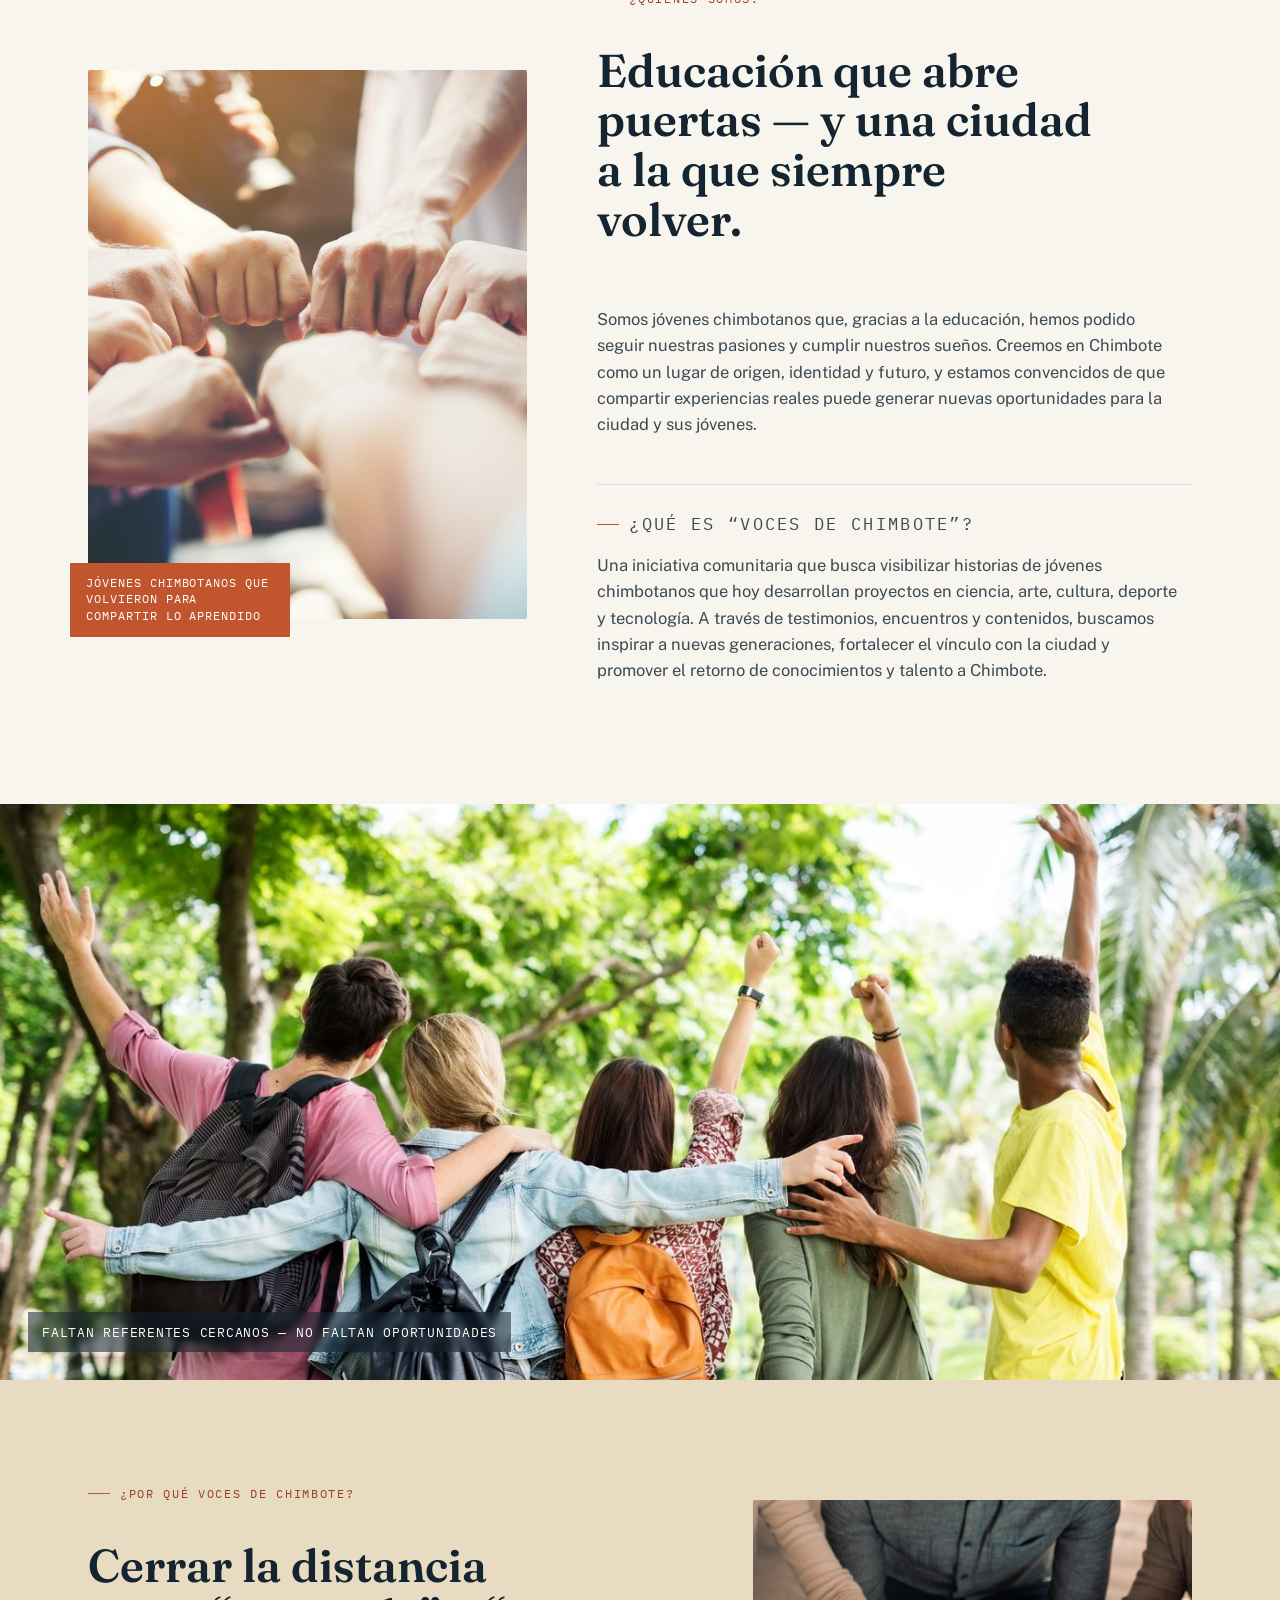
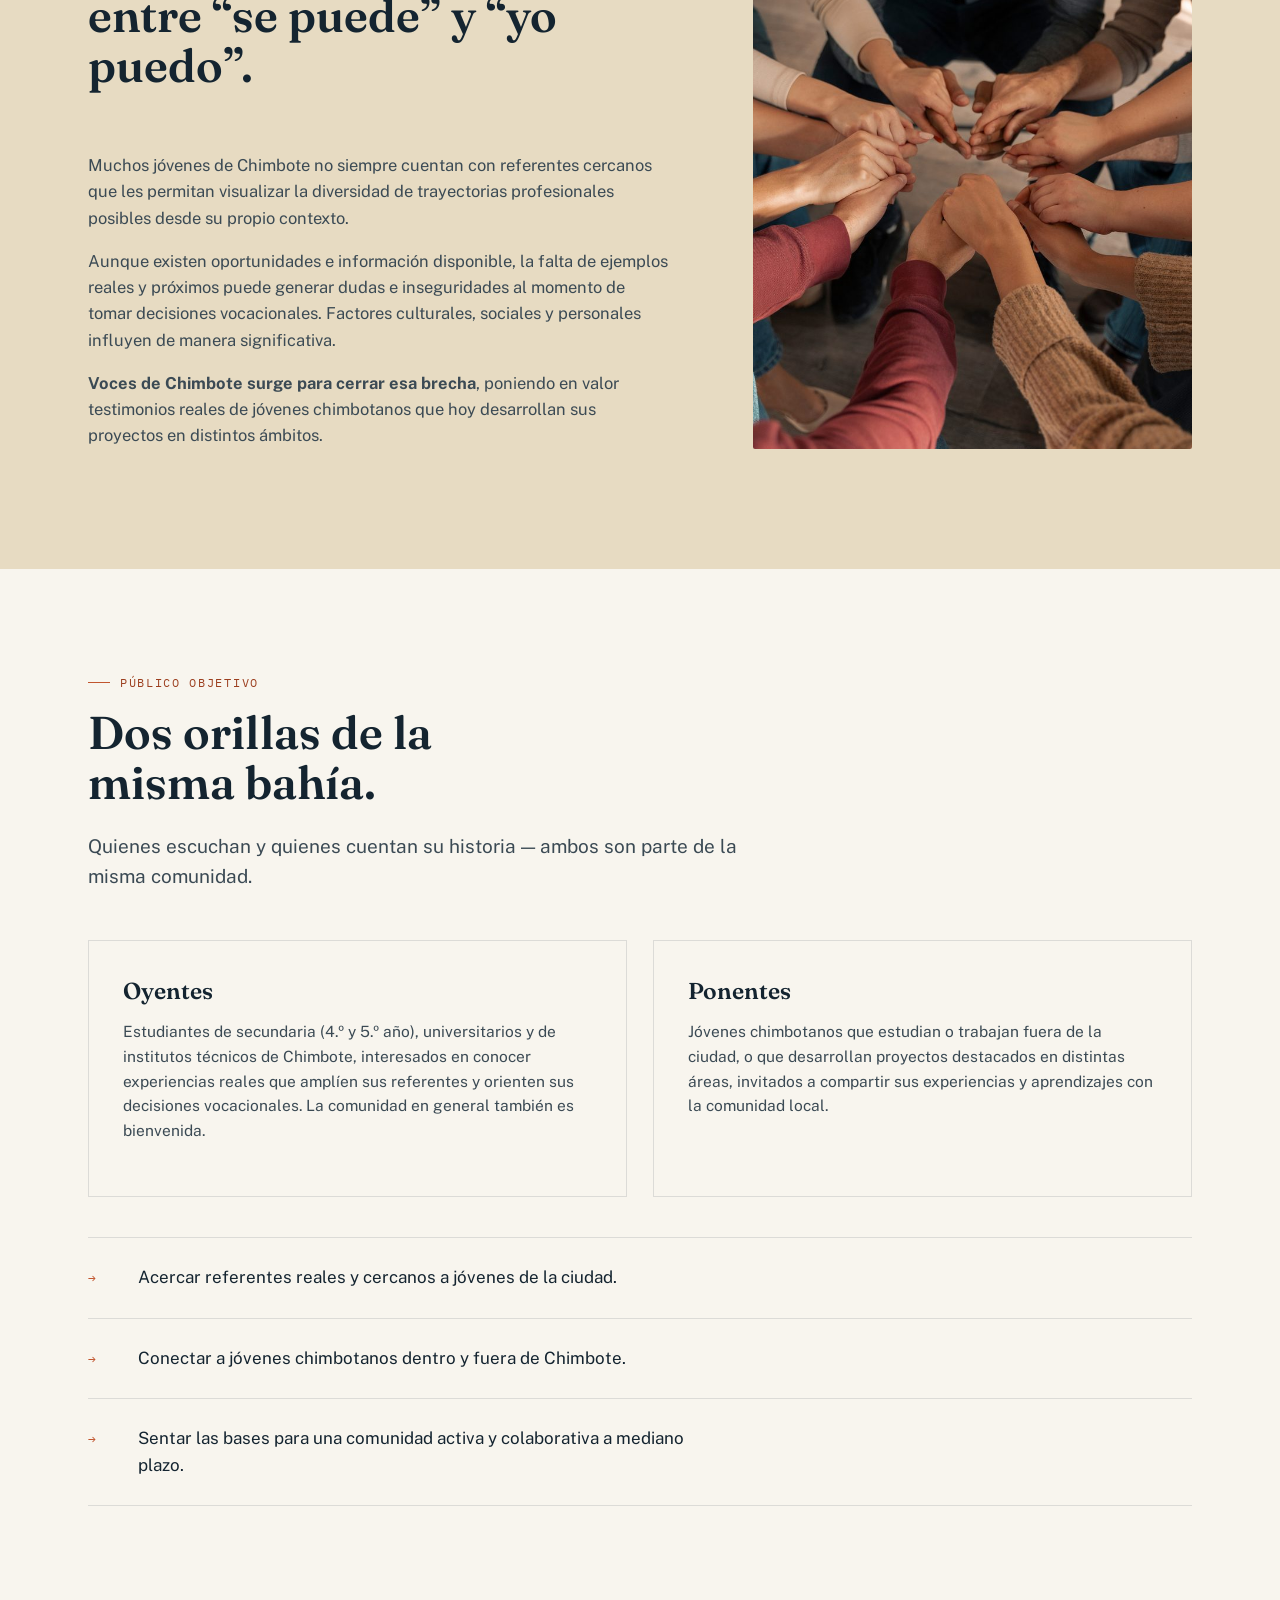
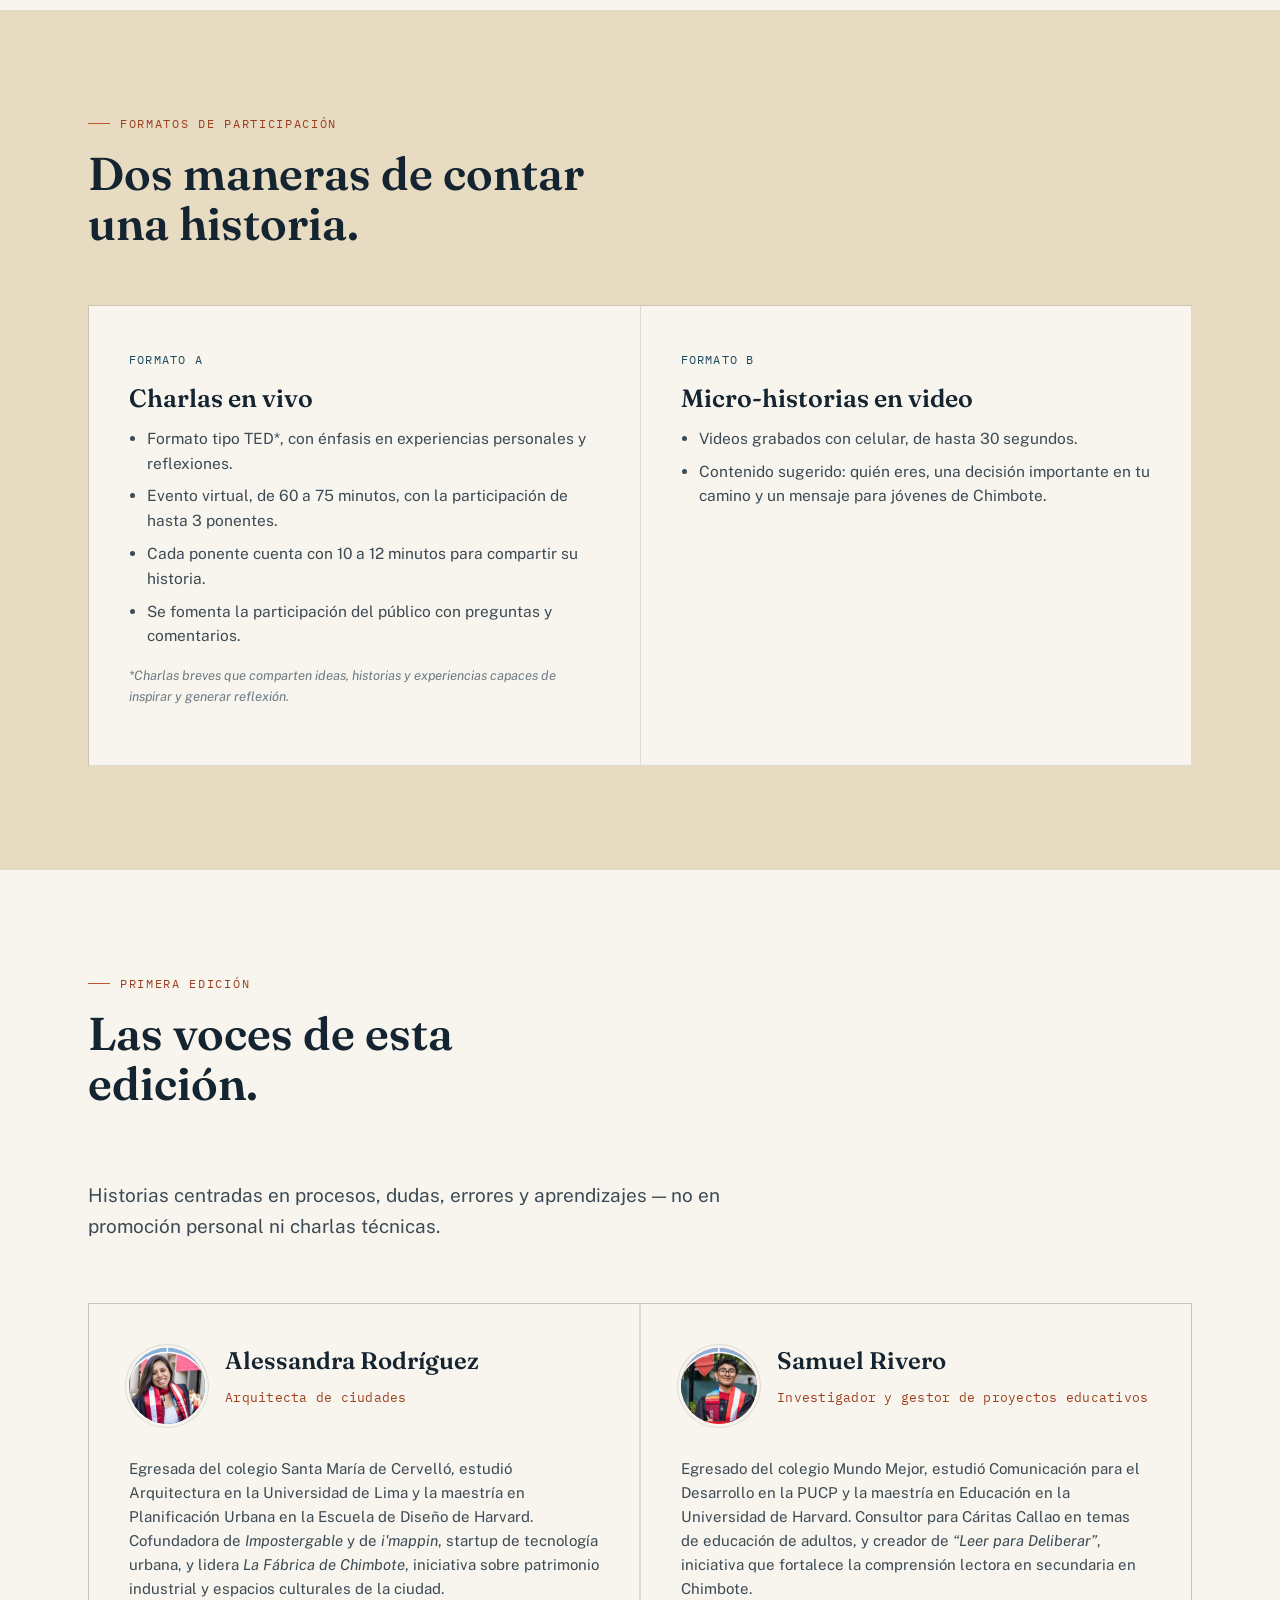
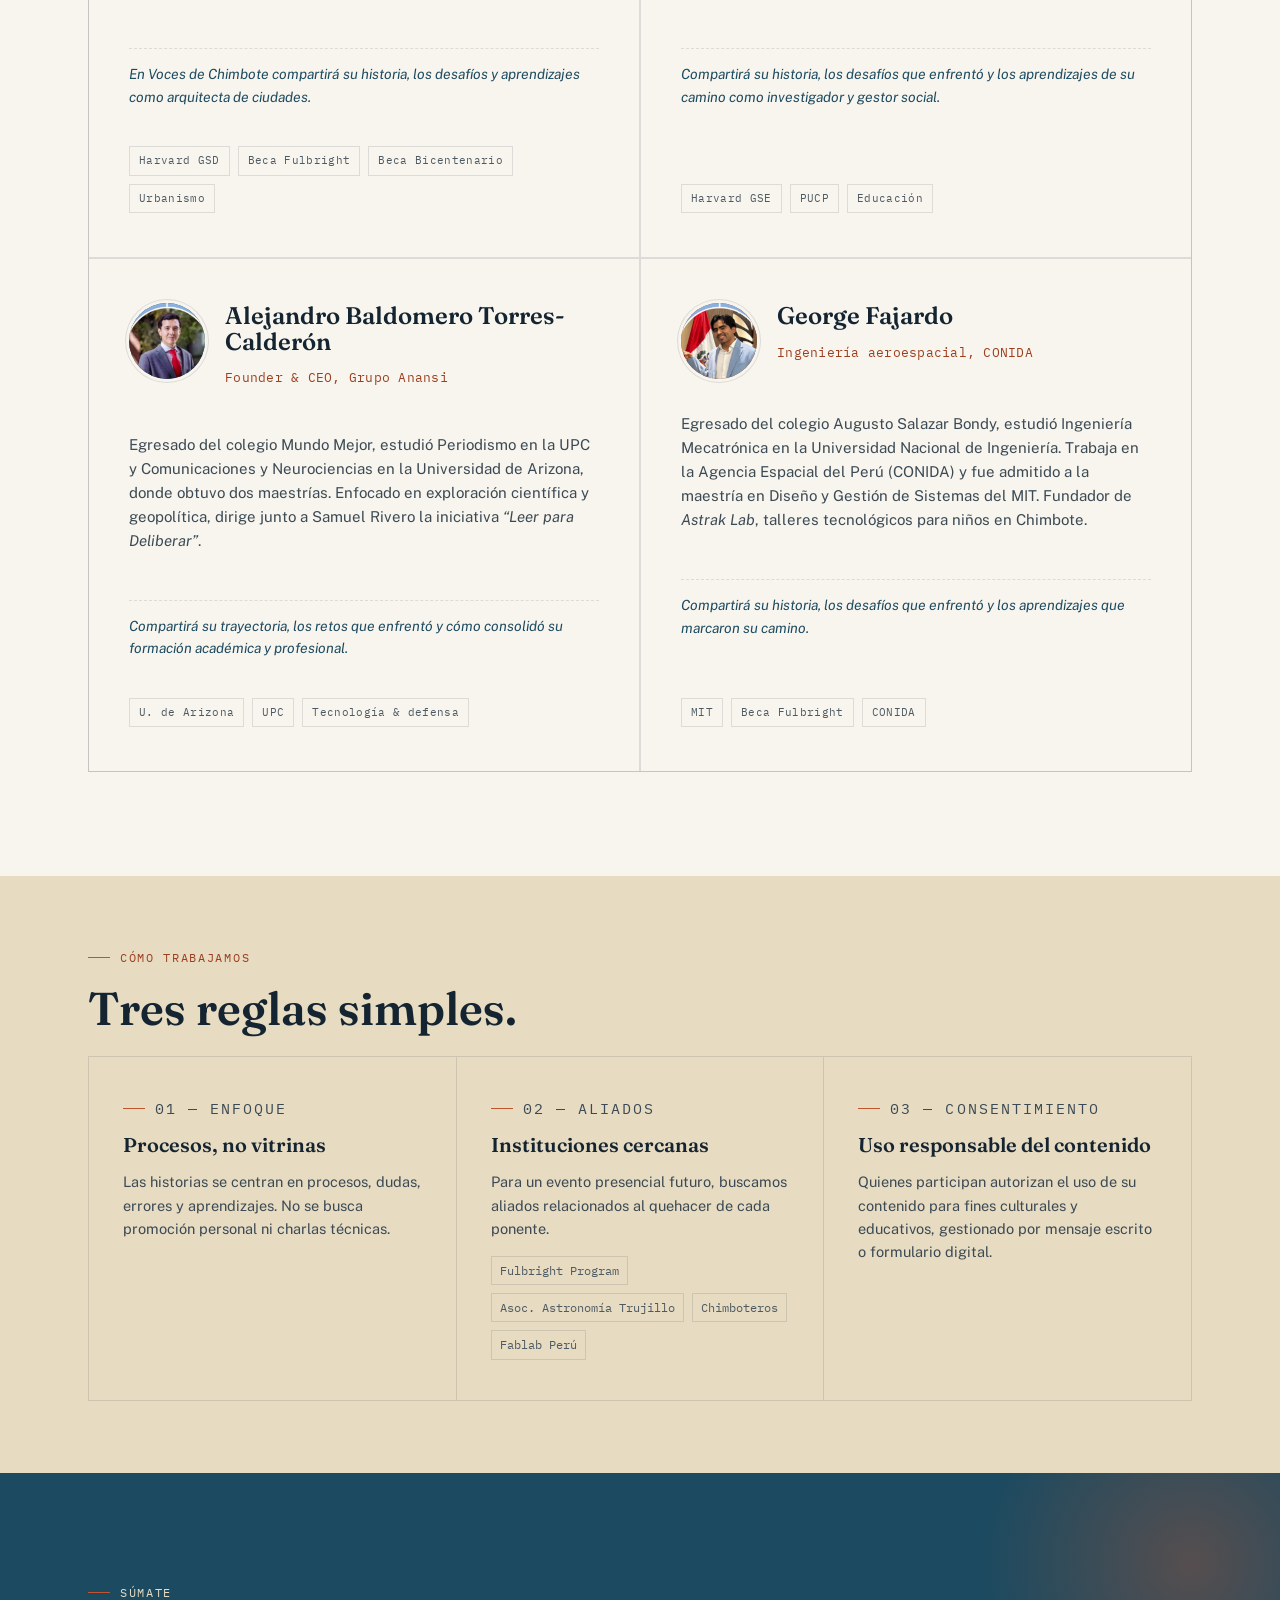
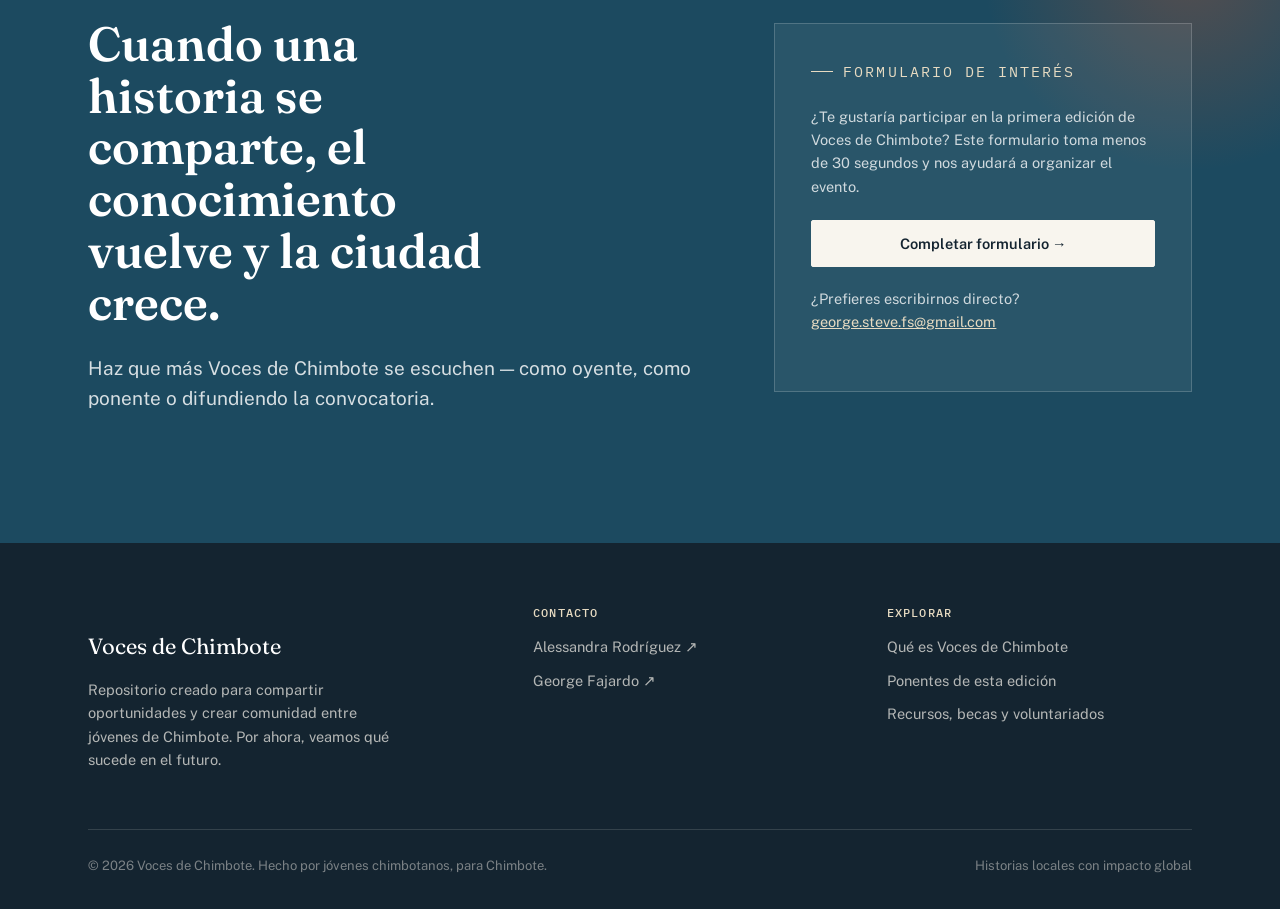
==== commit ff0673c3: "Update contact email in index.html" ====
--- a/index.html
+++ b/index.html
@@ -318,7 +318,7 @@
         <p class="eyebrow">Formulario de interés</p>
         <p>¿Te gustaría participar en la primera edición de Voces de Chimbote? Este formulario toma menos de 30 segundos y nos ayudará a organizar el evento.</p>
         <a href="#" class="btn btn-light" id="form-link">Completar formulario →</a>
-        <p class="cta-meta">¿Prefieres escribirnos directo? <a href="mailto:alessandrarodriguezm@gmail.com">alessandrarodriguezm@gmail.com</a></p>
+        <p class="cta-meta">¿Prefieres escribirnos directo? <a href="mailto:george.steve.fs@gmail.com">george.steve.fs@gmail.com</a></p>
       </div>
     </div>
   </div>
